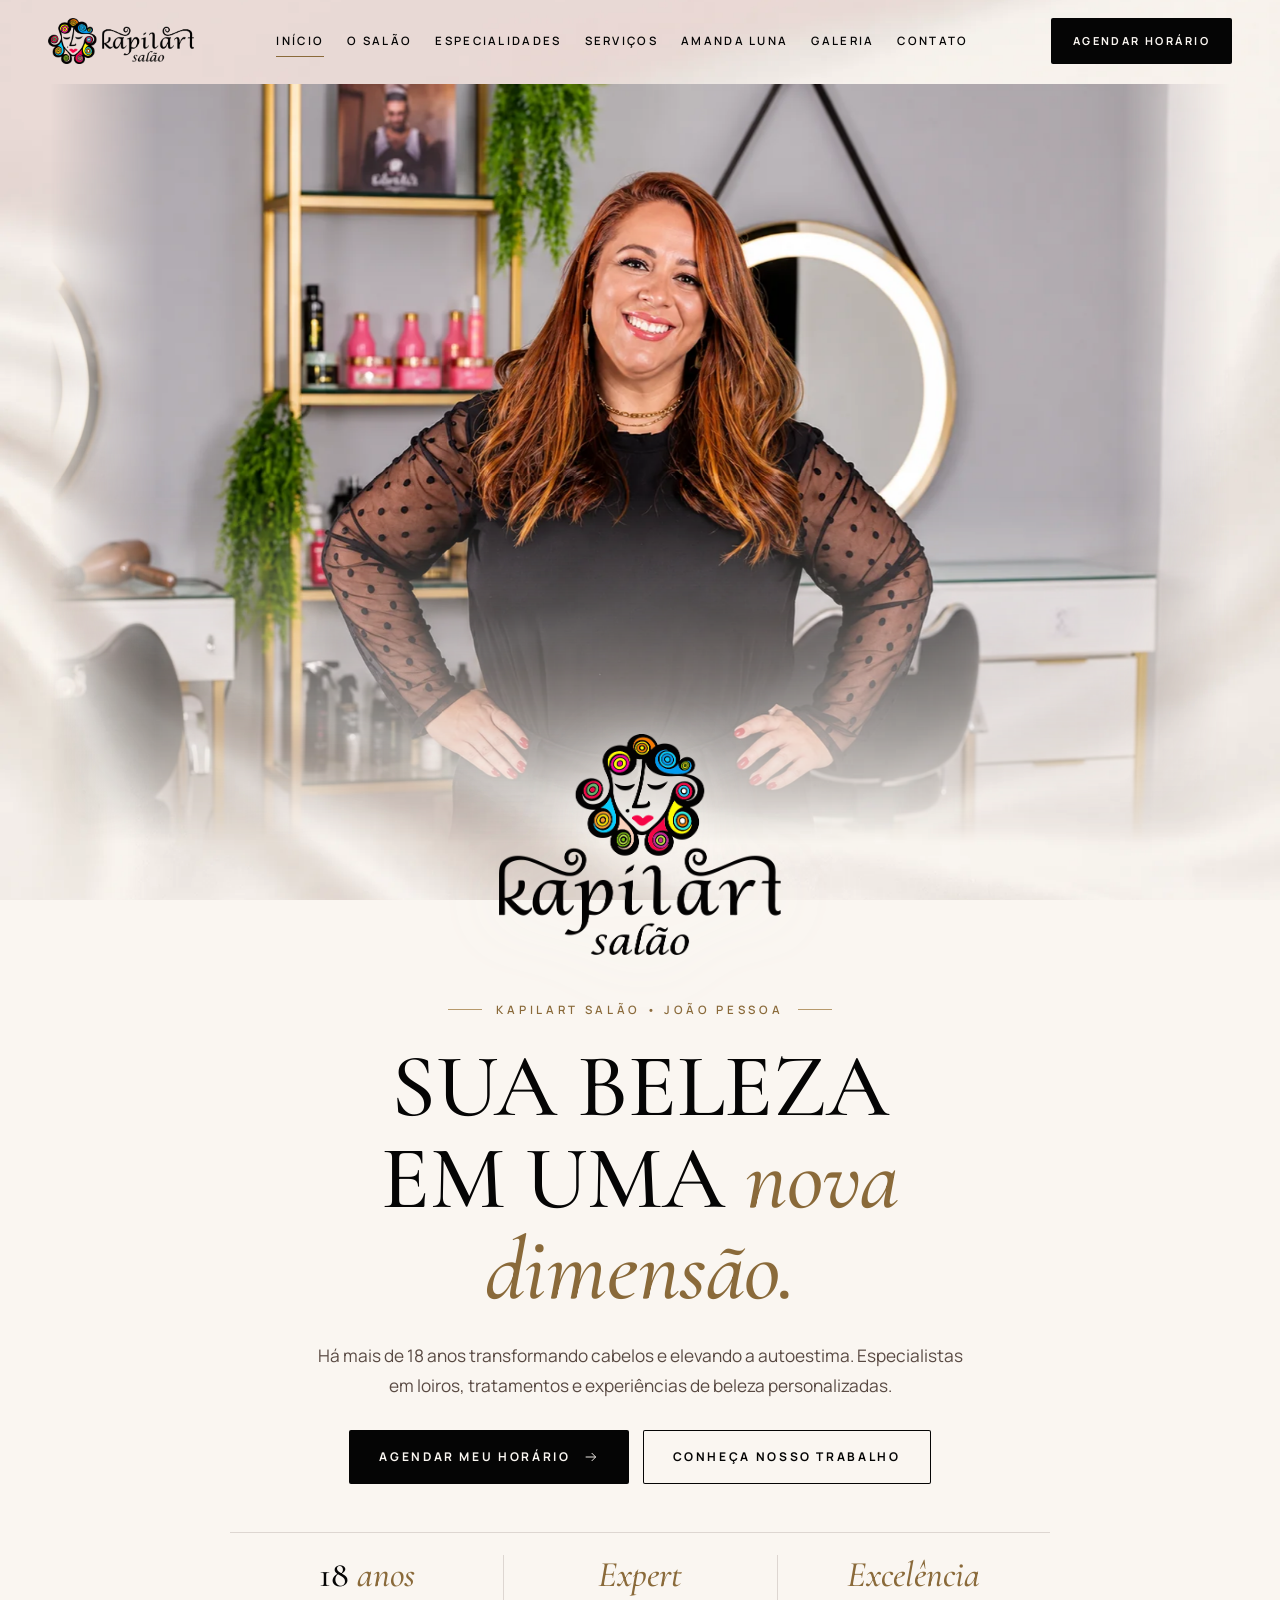
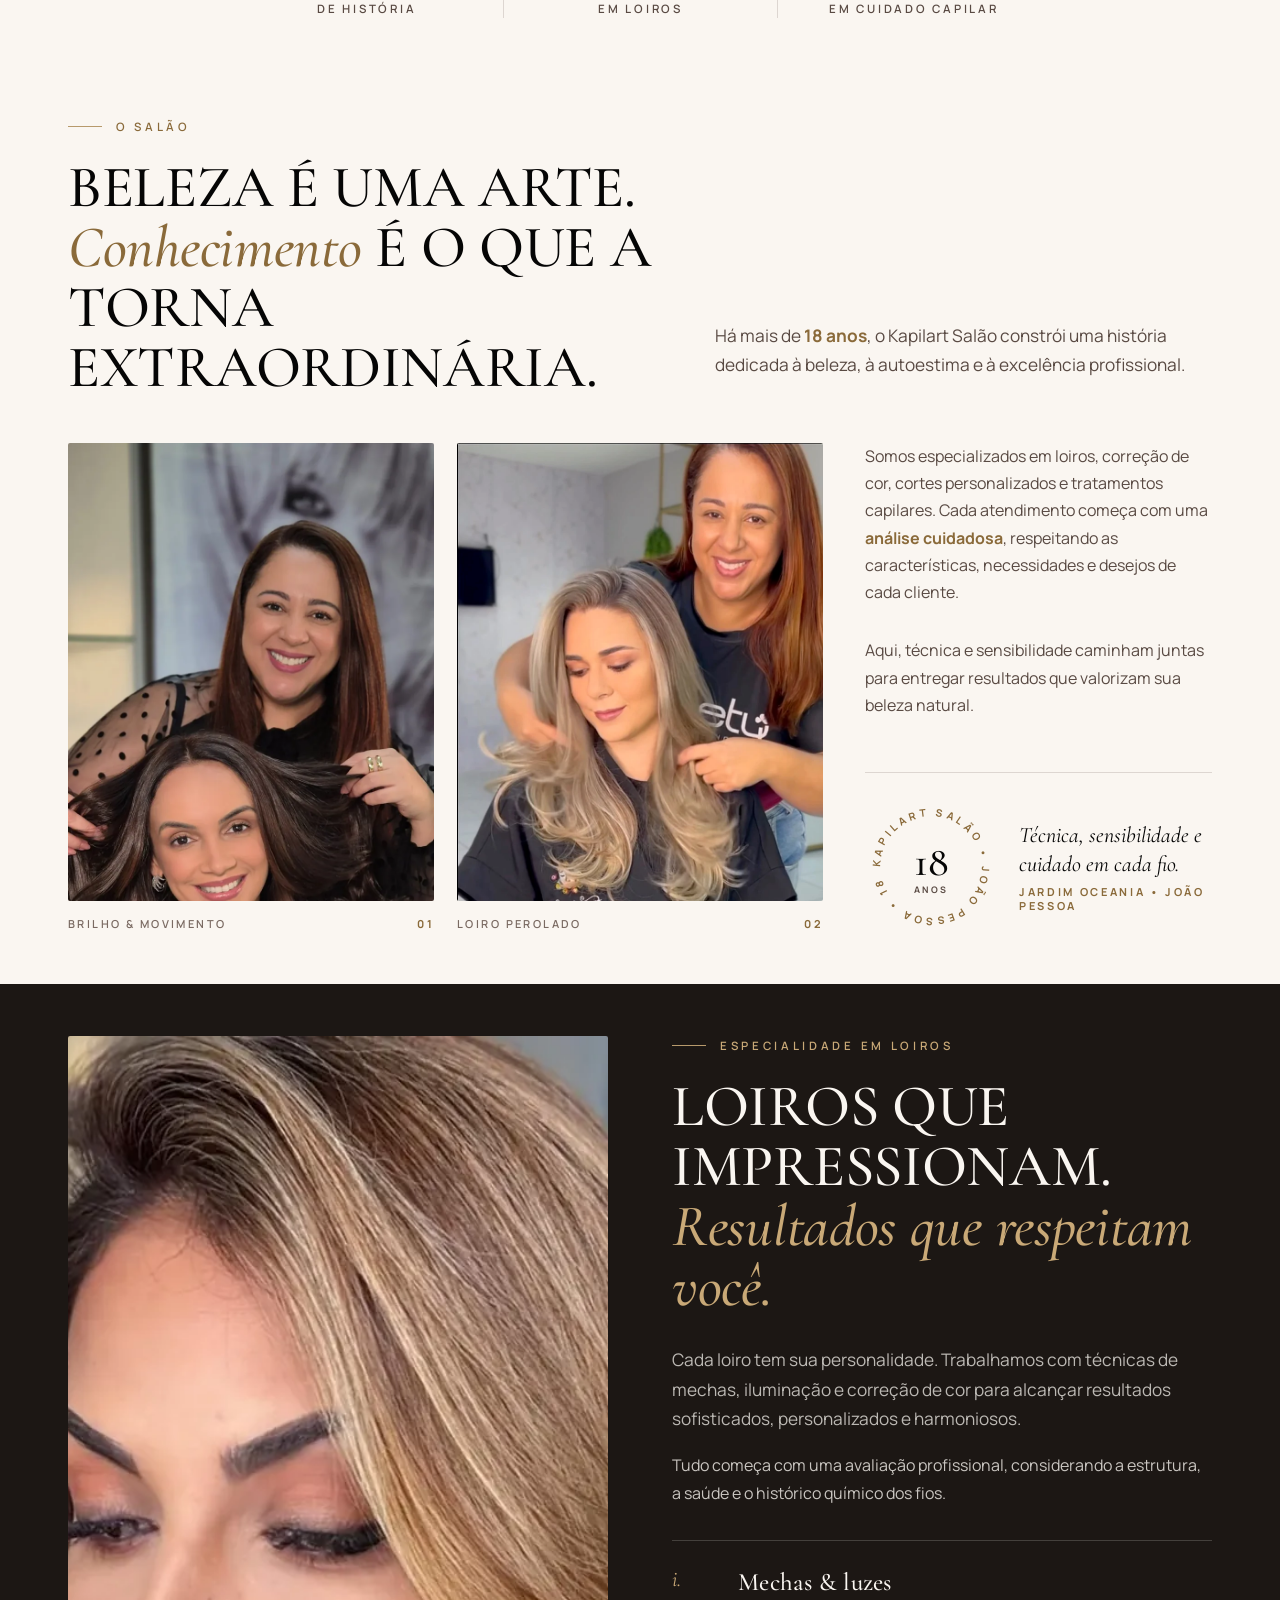
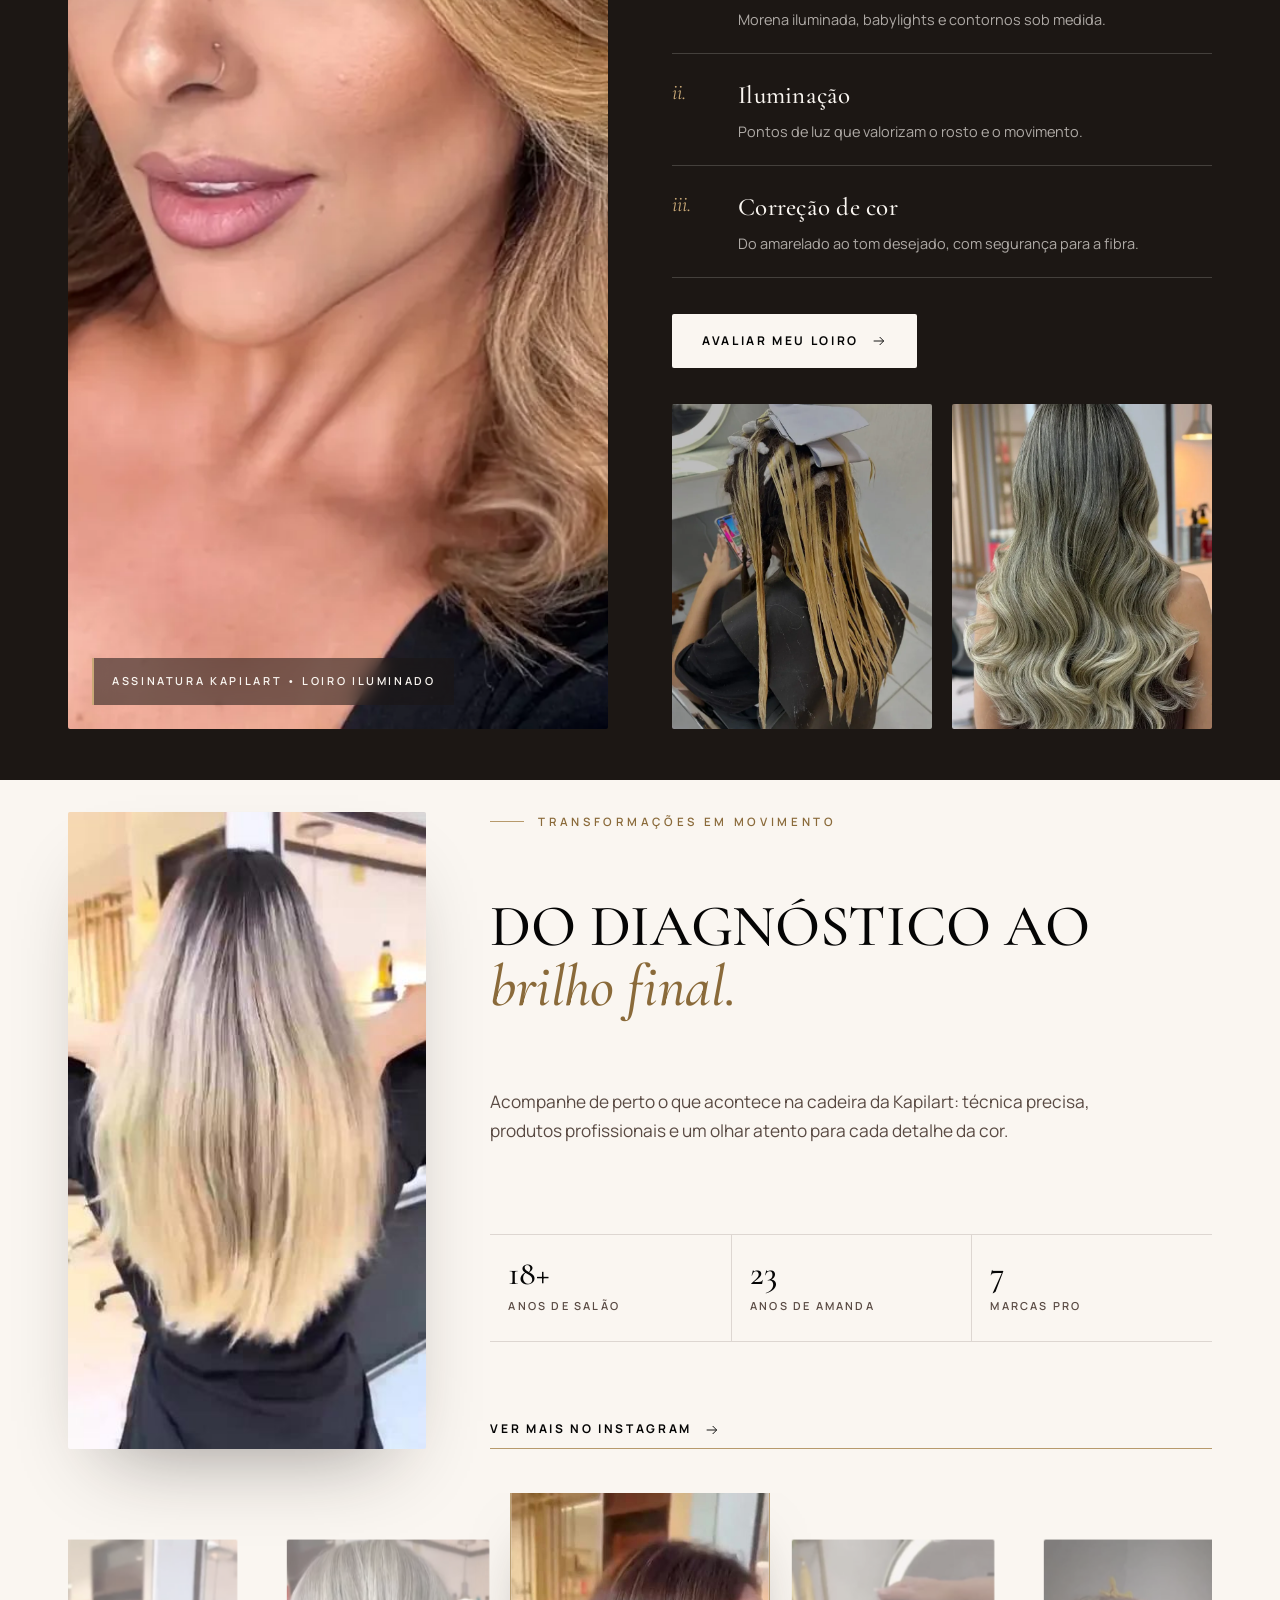
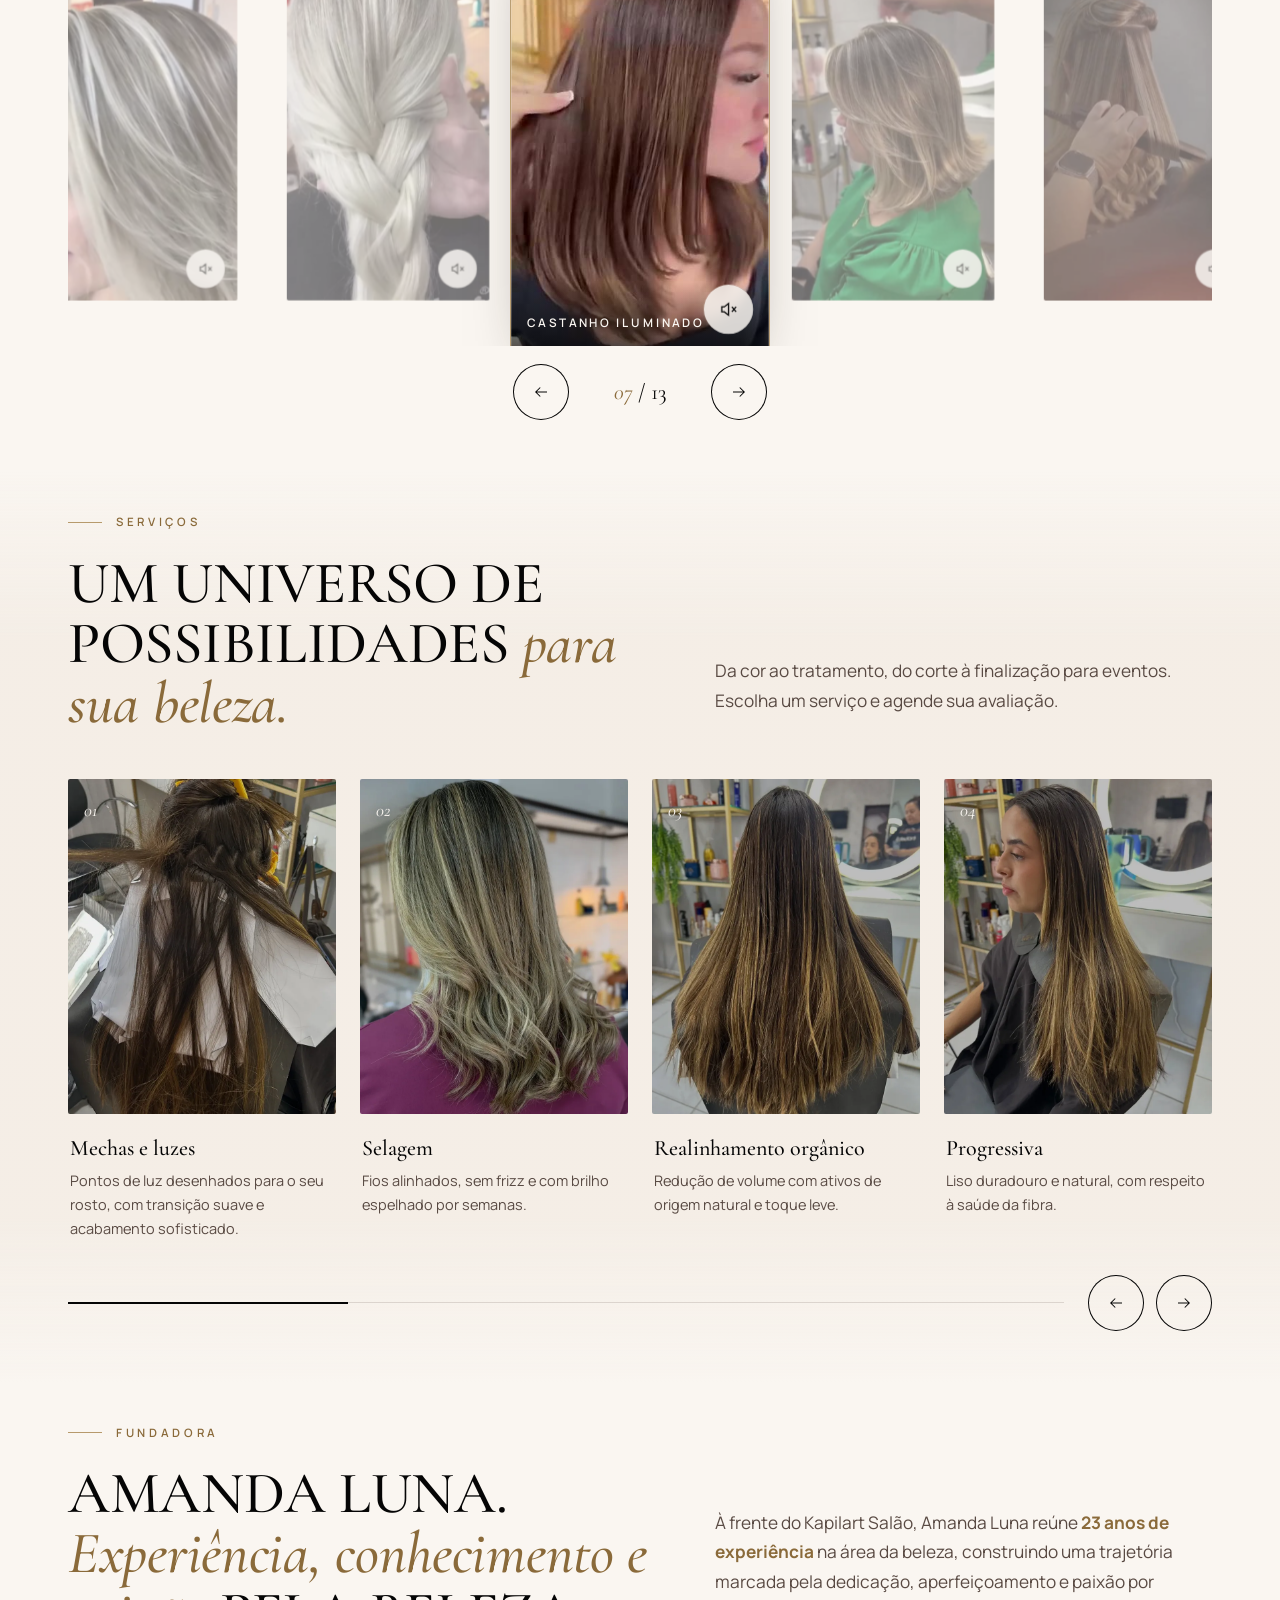
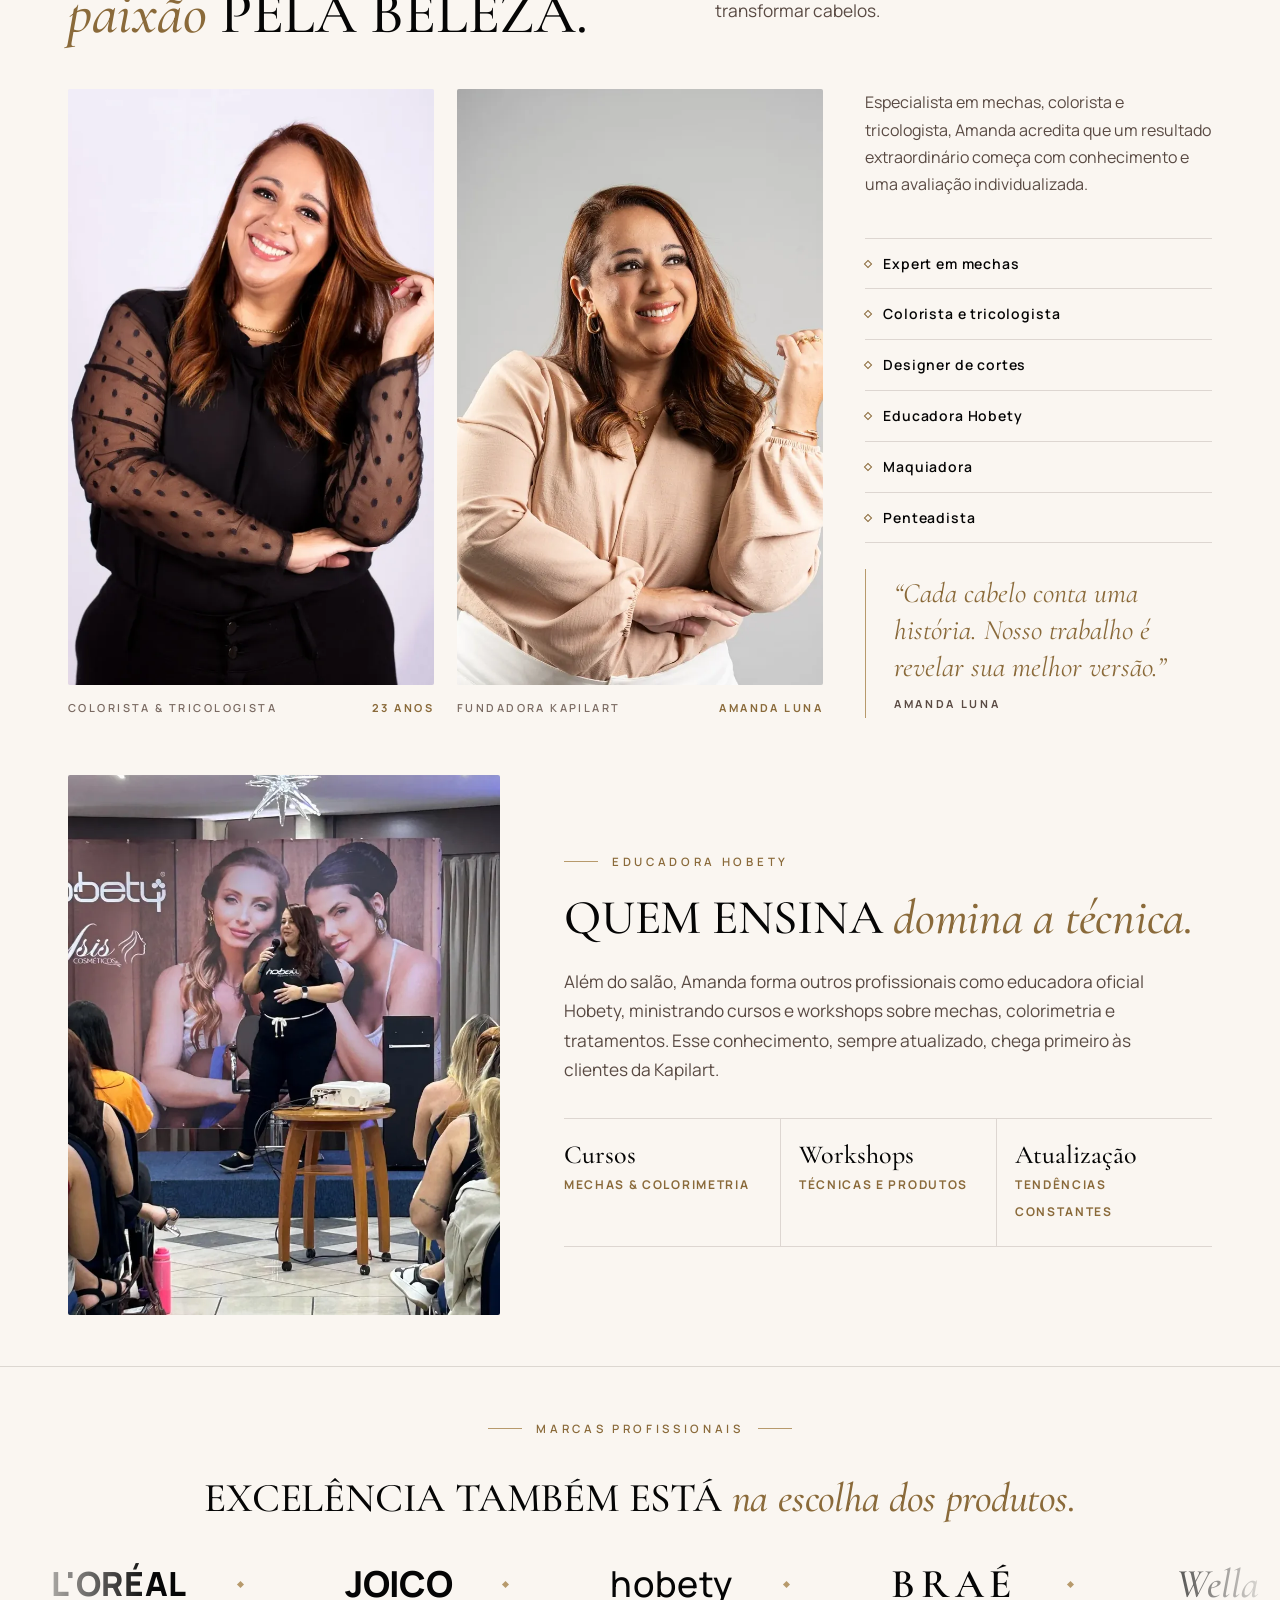
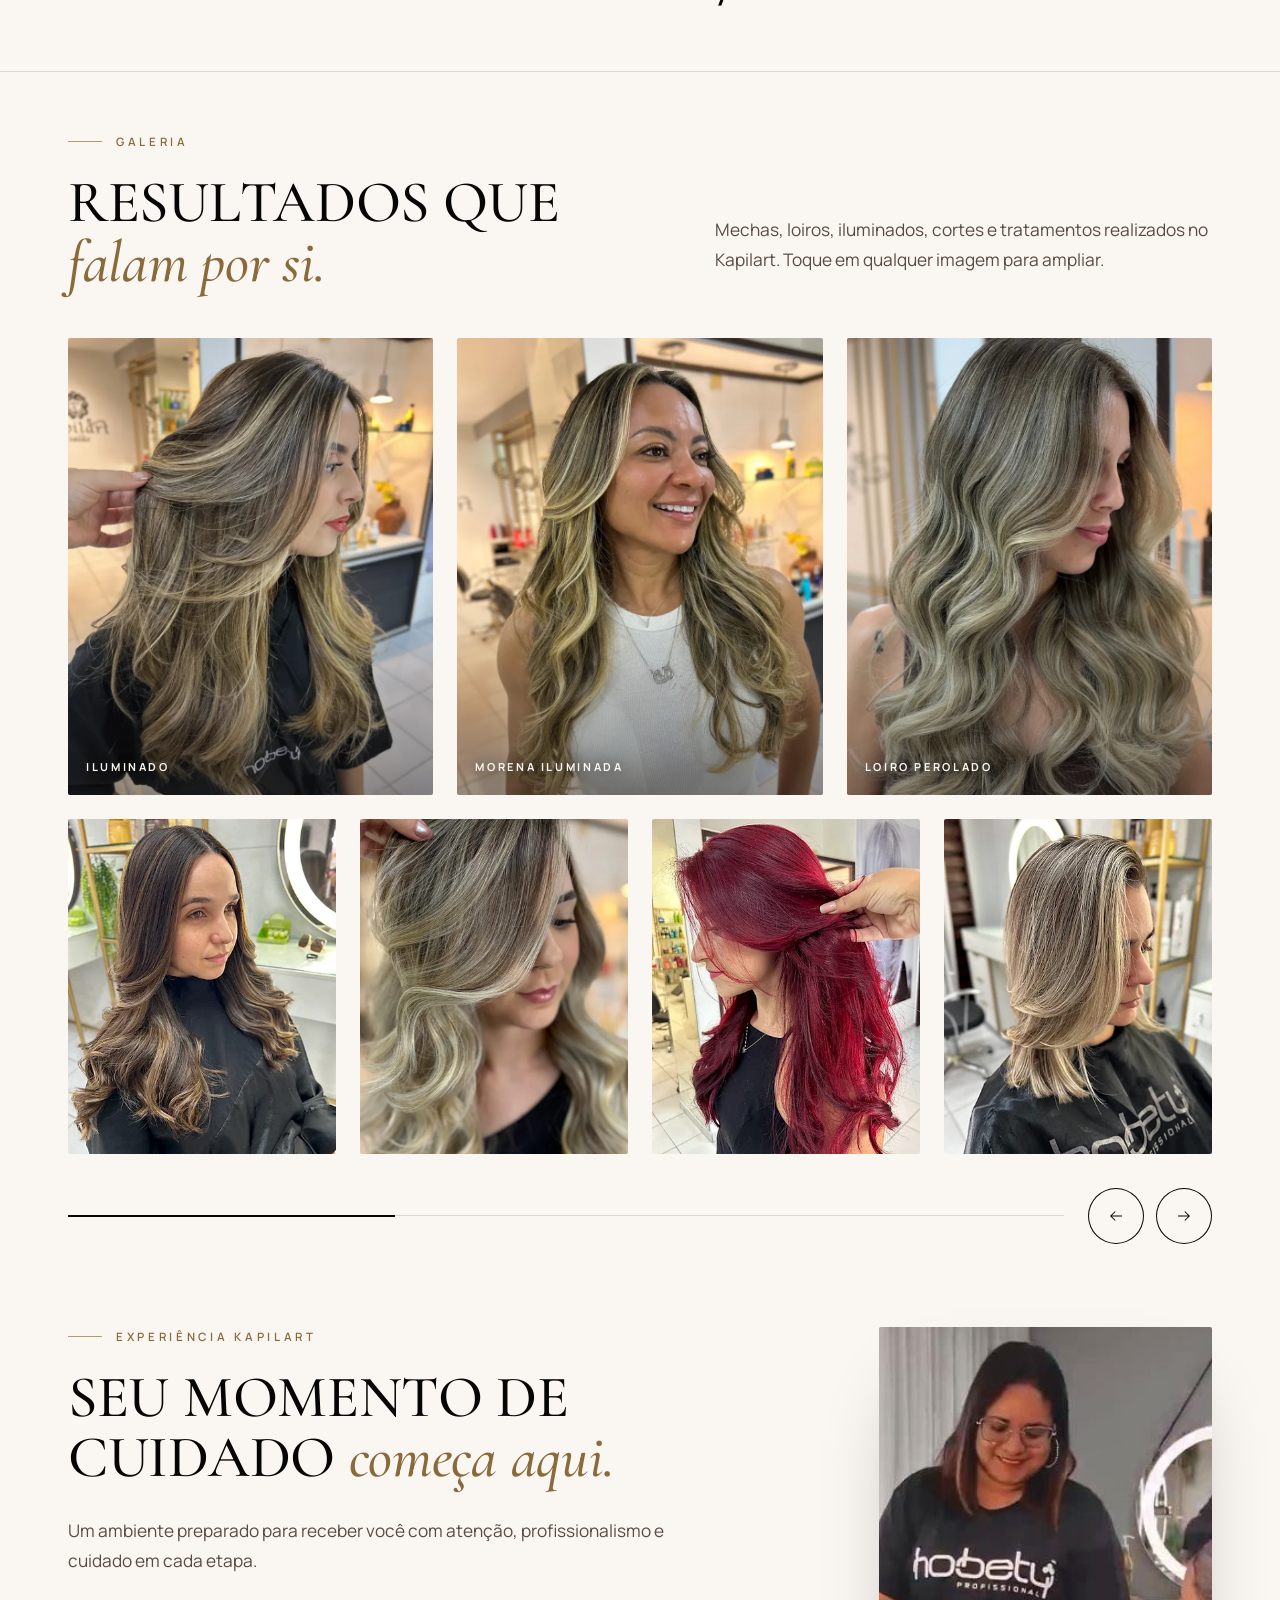
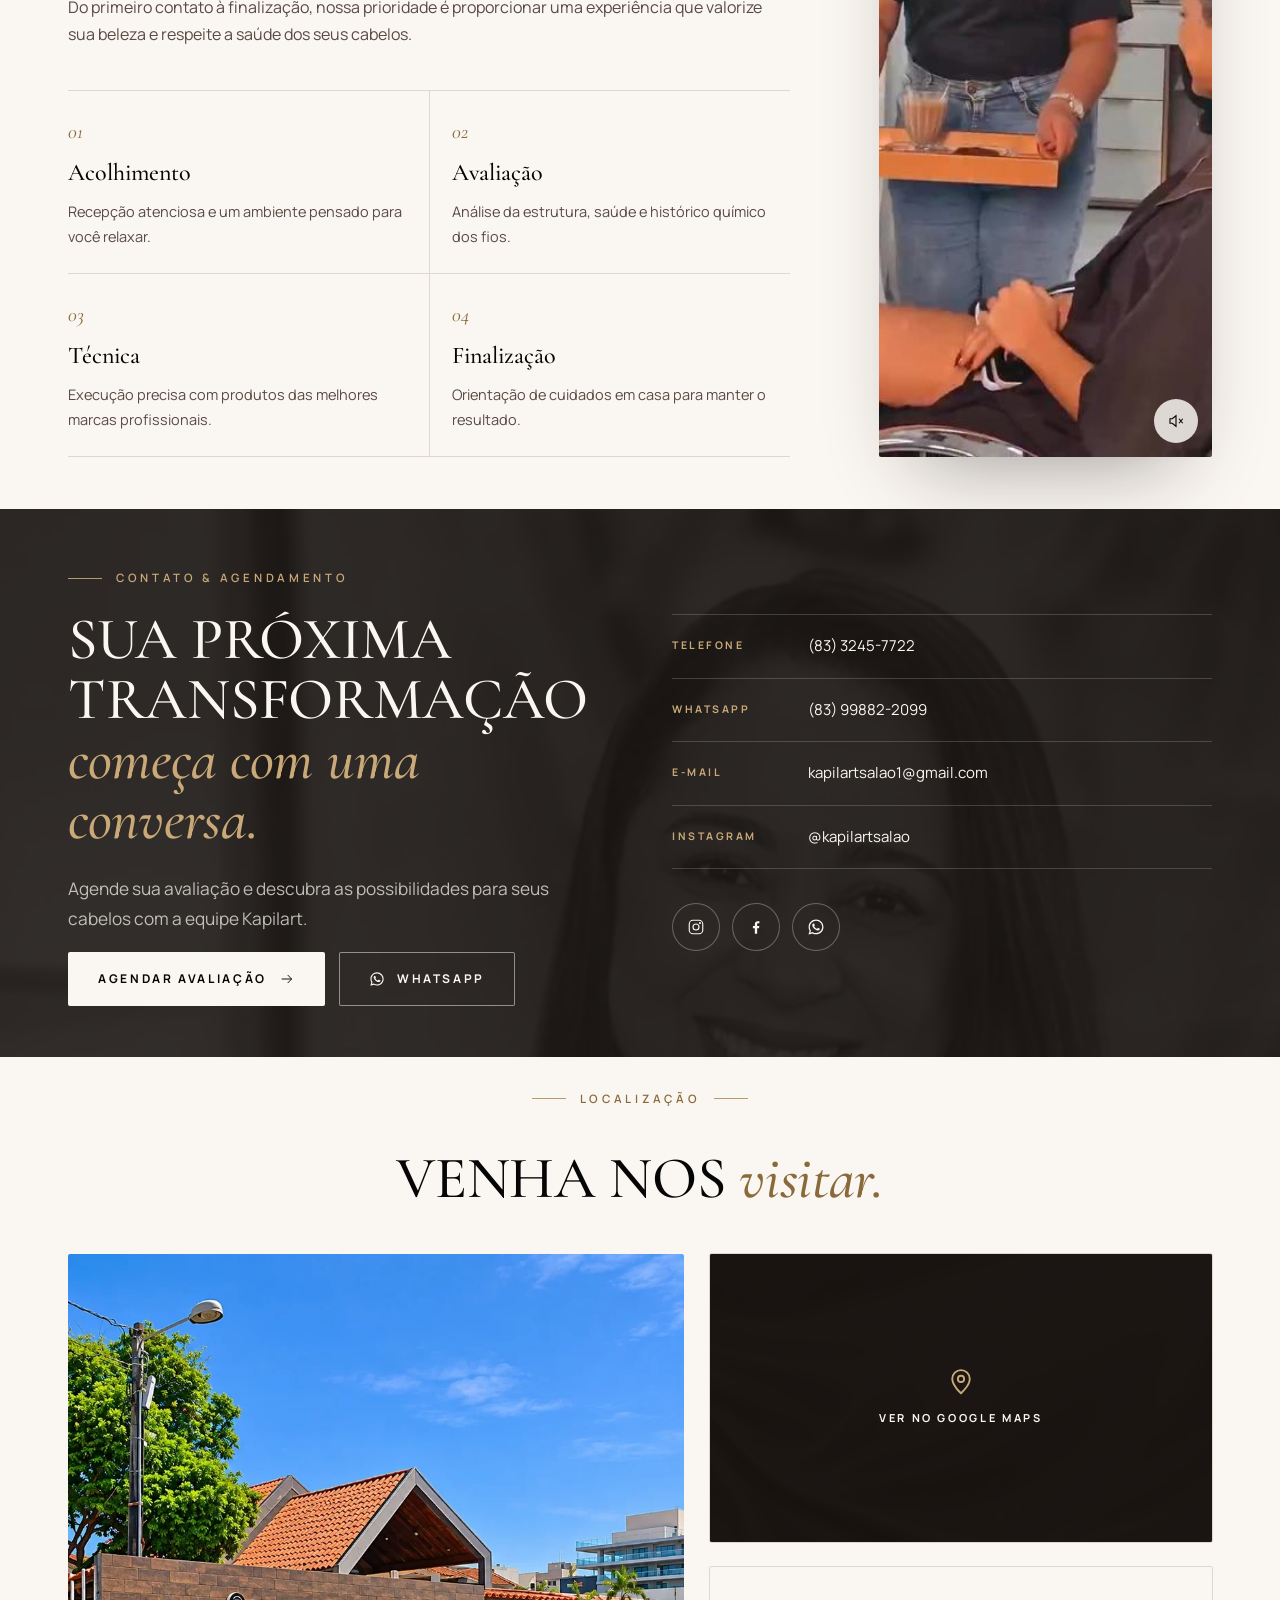
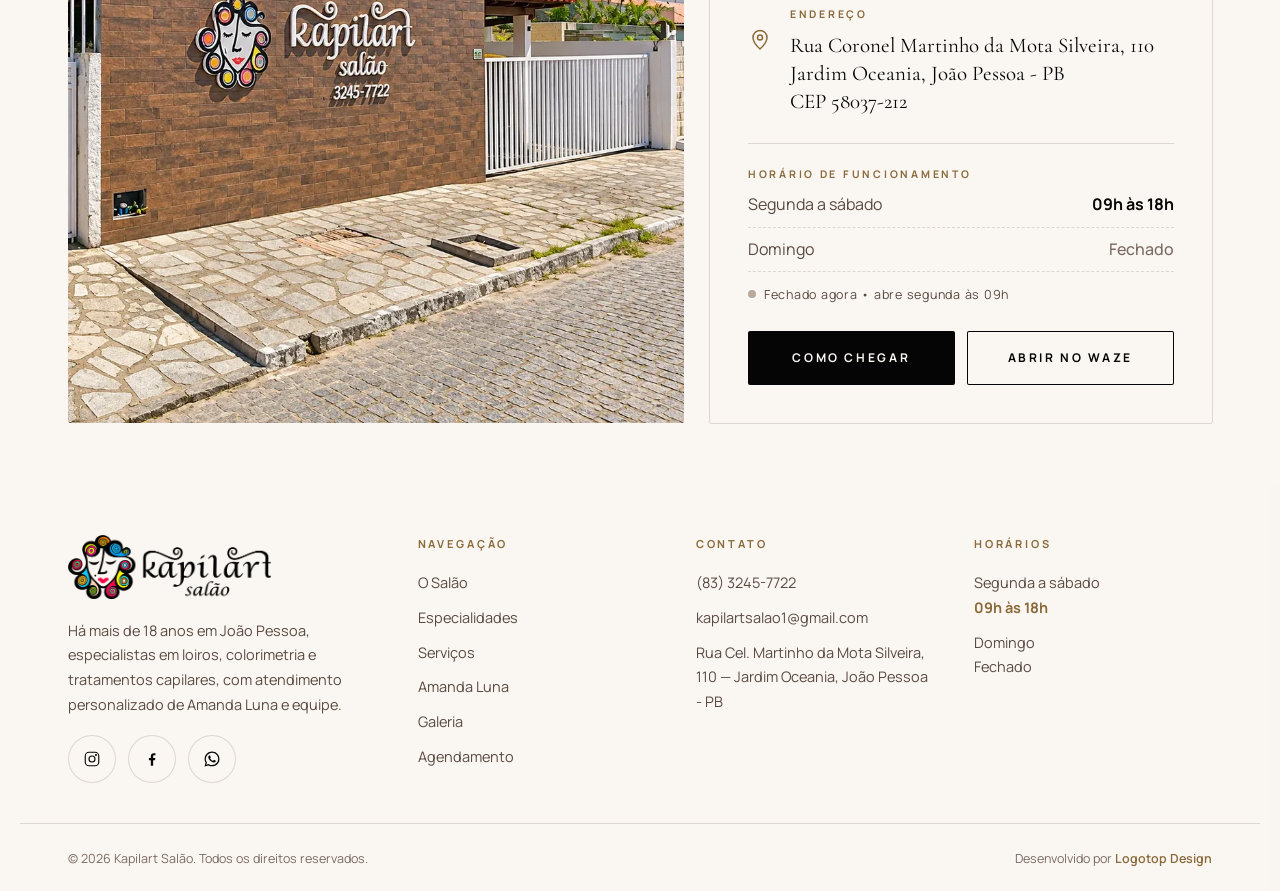
==== index.html @ 6ba55585 "Site Kapilart Salão: landing page, agendamento via WhatsApp, mídia otimizada Co-Authored-By: Claude " ====
<!doctype html>
<html lang="pt-BR">
<head>
<meta charset="utf-8">
<meta name="viewport" content="width=device-width, initial-scale=1, viewport-fit=cover">
<title>Kapilart Salão | Especialistas em Loiros e Mechas em João Pessoa - PB</title>
<meta name="description" content="Kapilart Salão, há mais de 18 anos em João Pessoa (Jardim Oceania). Especialistas em loiros, mechas, correção de cor, cortes e tratamentos capilares com Amanda Luna, colorista, tricologista e educadora Hobety.">
<meta name="keywords" content="salão de beleza João Pessoa, loiro João Pessoa, mechas João Pessoa, colorista João Pessoa, Jardim Oceania, tricologista, correção de cor, progressiva, botox capilar, Kapilart, Amanda Luna">
<meta name="theme-color" content="#FAF6F1">
<link rel="canonical" href="https://kapilartsalao.com.br/">
<meta property="og:type" content="website">
<meta property="og:locale" content="pt_BR">
<meta property="og:title" content="Kapilart Salão • Sua beleza em uma nova dimensão">
<meta property="og:description" content="Há mais de 18 anos transformando cabelos em João Pessoa. Especialistas em loiros, mechas e tratamentos capilares.">
<meta property="og:image" content="img/og.jpg">
<meta name="twitter:card" content="summary_large_image">
<link rel="icon" href="img/favicon.png" type="image/png">
<link rel="apple-touch-icon" href="img/favicon.png">
<link rel="preconnect" href="https://fonts.googleapis.com">
<link rel="preconnect" href="https://fonts.gstatic.com" crossorigin>
<link href="https://fonts.googleapis.com/css2?family=Cormorant+Garamond:ital,wght@0,400;0,500;0,600;1,400;1,500&family=Manrope:wght@300;400;500;600;700;800&display=swap" rel="stylesheet">
<link rel="preload" as="image" href="img/hero-amanda.webp">
<link rel="stylesheet" href="css/style.css">
<script type="application/ld+json">
{
  "@context":"https://schema.org","@type":"HairSalon","name":"Kapilart Salão",
  "image":"img/fachada.webp","logo":"img/logo-vertical.png",
  "description":"Salão especializado em loiros, mechas, colorimetria, cortes e tratamentos capilares em João Pessoa - PB.",
  "telephone":"+55 83 3245-7722","email":"kapilartsalao1@gmail.com",
  "address":{"@type":"PostalAddress","streetAddress":"Rua Coronel Martinho da Mota Silveira, 110","addressLocality":"João Pessoa","addressRegion":"PB","postalCode":"58037-212","addressCountry":"BR","areaServed":"Jardim Oceania"},
  "openingHoursSpecification":[{"@type":"OpeningHoursSpecification","dayOfWeek":["Monday","Tuesday","Wednesday","Thursday","Friday","Saturday"],"opens":"09:00","closes":"18:00"}],
  "founder":{"@type":"Person","name":"Amanda Luna","jobTitle":"Colorista, tricologista e educadora Hobety"},
  "sameAs":["https://www.instagram.com/kapilartsalao/","https://www.facebook.com/kapilartsalao.luna"]
}
</script>
</head>
<body>
<!-- INTRO -->
<div class="intro" id="intro" aria-hidden="true">
  <div class="intro-inner">
    <img src="img/logo-vertical.png" alt="" width="631" height="494">
    <span class="intro-line"></span>
    <span class="intro-tag">Há mais de 18 anos • João Pessoa</span>
  </div>
</div>


<svg width="0" height="0" style="position:absolute" aria-hidden="true">
  <symbol id="i-arrow" viewBox="0 0 24 24"><path d="M4 12h15M13 6l6 6-6 6" fill="none" stroke="currentColor" stroke-width="1.4"/></symbol>
  <symbol id="i-left" viewBox="0 0 24 24"><path d="M20 12H5M11 6l-6 6 6 6" fill="none" stroke="currentColor" stroke-width="1.4"/></symbol>
  <symbol id="i-wa" viewBox="0 0 24 24"><path fill="currentColor" d="M12.04 2C6.58 2 2.13 6.45 2.13 11.91c0 1.75.46 3.45 1.32 4.95L2.05 22l5.25-1.38a9.9 9.9 0 0 0 4.74 1.21c5.46 0 9.91-4.45 9.91-9.91S17.5 2 12.04 2Zm0 18.15a8.2 8.2 0 0 1-4.2-1.15l-.3-.18-3.12.82.83-3.04-.2-.31a8.23 8.23 0 1 1 6.99 3.86Zm4.52-6.16c-.25-.12-1.47-.72-1.69-.81-.23-.08-.39-.12-.56.12-.17.25-.64.81-.78.97-.14.17-.29.19-.54.06-.25-.12-1.05-.39-1.99-1.23-.74-.66-1.23-1.47-1.38-1.72-.14-.25-.02-.38.11-.5.11-.11.25-.29.37-.43.12-.14.17-.25.25-.41.08-.17.04-.31-.02-.43-.06-.12-.56-1.34-.76-1.84-.2-.48-.41-.42-.56-.43h-.48c-.17 0-.43.06-.66.31-.23.25-.86.85-.86 2.07 0 1.22.89 2.4 1.01 2.56.12.17 1.75 2.67 4.23 3.74.59.26 1.05.41 1.41.52.59.19 1.13.16 1.56.1.48-.07 1.47-.6 1.67-1.18.21-.58.21-1.07.14-1.18-.06-.1-.22-.16-.47-.28Z"/></symbol>
  <symbol id="i-ig" viewBox="0 0 24 24"><g fill="none" stroke="currentColor" stroke-width="1.5"><rect x="3" y="3" width="18" height="18" rx="5"/><circle cx="12" cy="12" r="4"/><circle cx="17.3" cy="6.7" r=".6" fill="currentColor"/></g></symbol>
  <symbol id="i-fb" viewBox="0 0 24 24"><path fill="currentColor" d="M13.5 21v-7.5h2.5l.4-3h-2.9V8.6c0-.86.25-1.45 1.48-1.45h1.57V4.47A21 21 0 0 0 14.27 4.3c-2.27 0-3.82 1.39-3.82 3.93v2.27H7.9v3h2.55V21h3.05Z"/></symbol>
  <symbol id="i-plus" viewBox="0 0 24 24"><path d="M12 5v14M5 12h14" fill="none" stroke="currentColor" stroke-width="1.4"/></symbol>
  <symbol id="i-close" viewBox="0 0 24 24"><path d="M6 6l12 12M18 6 6 18" fill="none" stroke="currentColor" stroke-width="1.4"/></symbol>
  <symbol id="i-sound-off" viewBox="0 0 24 24"><g fill="none" stroke="currentColor" stroke-width="1.5"><path d="M4 9h3l5-4v14l-5-4H4z"/><path d="m16 9 5 6M21 9l-5 6"/></g></symbol>
  <symbol id="i-sound-on" viewBox="0 0 24 24"><g fill="none" stroke="currentColor" stroke-width="1.5"><path d="M4 9h3l5-4v14l-5-4H4z"/><path d="M16 8.5a5 5 0 0 1 0 7M18.5 6a8.5 8.5 0 0 1 0 12"/></g></symbol>
  <symbol id="i-pin" viewBox="0 0 24 24"><g fill="none" stroke="currentColor" stroke-width="1.5"><path d="M12 21s-7-6.2-7-11.5a7 7 0 0 1 14 0C19 14.8 12 21 12 21Z"/><circle cx="12" cy="9.5" r="2.5"/></g></symbol>
</svg>

<!-- HEADER -->
<header class="header" id="top">
  <div class="wrap">
    <a href="#inicio" class="brand" aria-label="Kapilart Salão — início"><img src="img/logo-horizontal.png" alt="Kapilart Salão" width="868" height="273"></a>
    <nav class="nav" aria-label="Principal">
      <a href="#inicio">Início</a>
      <a href="#o-salao">O Salão</a>
      <a href="#especialidades">Especialidades</a>
      <a href="#servicos">Serviços</a>
      <a href="#amanda-luna">Amanda Luna</a>
      <a href="#galeria">Galeria</a>
      <a href="#contato">Contato</a>
    </nav>
    <a href="agendamento.html" class="btn">Agendar horário</a>
    <button class="menu-toggle" aria-label="Abrir menu" aria-expanded="false" aria-controls="mobile-menu"><span></span><span></span><span></span></button>
  </div>
</header>

<div class="mobile-menu" id="mobile-menu" aria-hidden="true">
  <nav aria-label="Menu mobile">
    <a href="#inicio">Início</a>
    <a href="#o-salao">O Salão</a>
    <a href="#especialidades"><em>Especialidades</em></a>
    <a href="#servicos">Serviços</a>
    <a href="#amanda-luna">Amanda Luna</a>
    <a href="#galeria">Galeria</a>
    <a href="#contato">Contato</a>
  </nav>
  <div class="mm-foot">
    <a href="agendamento.html" class="btn">Agendar horário</a>
    <small>Seg. a sáb. • 09h às 18h — Jardim Oceania, João Pessoa</small>
  </div>
</div>

<main>

<!-- HERO -->
<section class="hero" id="inicio">
  <div class="hero-photo">
    <img src="img/hero-amanda.webp" alt="Amanda Luna, fundadora do Kapilart Salão, no salão em João Pessoa" width="1530" height="1026" fetchpriority="high">
  </div>
  <div class="hero-logo"><img src="img/logo-vertical.png" alt="Kapilart Salão" width="631" height="494"></div>
  <div class="wrap hero-copy">
    <p class="eyebrow center">Kapilart Salão • João Pessoa</p>
    <h1 class="h-display">Sua beleza em uma <em>nova dimensão.</em></h1>
    <p class="lead">Há mais de 18 anos transformando cabelos e elevando a autoestima. Especialistas em loiros, tratamentos e experiências de beleza personalizadas.</p>
    <div class="hero-ctas">
      <a href="agendamento.html" class="btn">Agendar meu horário <svg><use href="#i-arrow"/></svg></a>
      <a href="#especialidades" class="btn btn--ghost">Conheça nosso trabalho</a>
    </div>
    <ul class="indicators">
      <li><strong>18 <em>anos</em></strong>de história</li>
      <li><strong><em>Expert</em></strong>em loiros</li>
      <li><strong><em>Excelência</em></strong>em cuidado capilar</li>
    </ul>
  </div>
</section>

<!-- O SALÃO -->
<section class="section" id="o-salao">
  <div class="wrap">
    <div class="section-head split">
      <div>
        <p class="eyebrow reveal">O Salão</p>
        <h2 class="h-section reveal">Beleza é uma arte. <em>Conhecimento</em> é o que a torna extraordinária.</h2>
      </div>
      <p class="lead reveal d1">Há mais de <strong class="gold">18 anos</strong>, o Kapilart Salão constrói uma história dedicada à beleza, à autoestima e à excelência profissional.</p>
    </div>
    <div class="trio">
      <figure class="reveal">
        <div class="media reveal-img"><img src="img/amanda-cliente-1.webp" alt="Amanda Luna finalizando cabelo castanho iluminado de cliente" loading="lazy" decoding="async" width="1000" height="1250"></div>
        <figcaption><span>Brilho &amp; movimento</span><b>01</b></figcaption>
      </figure>
      <figure class="reveal d1">
        <div class="media reveal-img"><img src="img/amanda-cliente-2.webp" alt="Amanda Luna com cliente de loiro perolado no Kapilart Salão" loading="lazy" decoding="async" width="1000" height="1250"></div>
        <figcaption><span>Loiro perolado</span><b>02</b></figcaption>
      </figure>
      <div class="trio-text reveal d2">
        <p>Somos especializados em loiros, correção de cor, cortes personalizados e tratamentos capilares. Cada atendimento começa com uma <strong class="gold">análise cuidadosa</strong>, respeitando as características, necessidades e desejos de cada cliente.</p>
        <p>Aqui, técnica e sensibilidade caminham juntas para entregar resultados que valorizam sua beleza natural.</p>
        <div class="sign">
          <div class="seal" aria-hidden="true">
            <svg viewBox="0 0 120 120"><defs><path id="c1" d="M60,60 m-46,0 a46,46 0 1,1 92,0 a46,46 0 1,1 -92,0"/></defs><text><textPath href="#c1">Kapilart Salão • João Pessoa • 18 anos •</textPath></text></svg>
            <b>18<small>anos</small></b>
          </div>
          <p>Técnica, sensibilidade e cuidado em cada fio.<span>Jardim Oceania • João Pessoa</span></p>
        </div>
      </div>
    </div>
  </div>
</section>

<!-- LOIROS -->
<section class="section dark blonde" id="especialidades">
  <div class="wrap blonde-grid">
    <div class="blonde-feature reveal">
      <div class="media reveal-img"><img src="img/loira-destaque.webp" alt="Loiro iluminado com mechas e ondas feitas no Kapilart Salão" loading="lazy" decoding="async" width="1000" height="1250"></div>
      <span class="tag">Assinatura Kapilart • Loiro iluminado</span>
    </div>
    <div class="blonde-copy">
      <p class="eyebrow reveal">Especialidade em loiros</p>
      <h2 class="h-section reveal">Loiros que impressionam. <em>Resultados que respeitam você.</em></h2>
      <p class="lead reveal">Cada loiro tem sua personalidade. Trabalhamos com técnicas de mechas, iluminação e correção de cor para alcançar resultados sofisticados, personalizados e harmoniosos.</p>
      <p class="reveal">Tudo começa com uma avaliação profissional, considerando a estrutura, a saúde e o histórico químico dos fios.</p>
      <ul class="techniques reveal">
        <li><span>i.</span><div><h3>Mechas &amp; luzes</h3><p>Morena iluminada, babylights e contornos sob medida.</p></div></li>
        <li><span>ii.</span><div><h3>Iluminação</h3><p>Pontos de luz que valorizam o rosto e o movimento.</p></div></li>
        <li><span>iii.</span><div><h3>Correção de cor</h3><p>Do amarelado ao tom desejado, com segurança para a fibra.</p></div></li>
      </ul>
      <div class="blonde-cta reveal">
        <a href="agendamento.html?servico=Mechas%20e%20luzes" class="btn btn--light">Avaliar meu loiro <svg><use href="#i-arrow"/></svg></a>
      </div>
      <div class="blonde-pair">
        <div class="media ratio-45 reveal-img"><img src="img/l-processo.webp" alt="Processo de mechas com papel no Kapilart" loading="lazy" decoding="async" width="1000" height="1250"></div>
        <div class="media ratio-45 reveal-img"><img src="img/l-costas.webp" alt="Resultado de loiro com ondas longas" loading="lazy" decoding="async" width="1000" height="1250"></div>
      </div>
    </div>
  </div>
</section>

<!-- VÍDEOS -->
<section class="section" id="transformacoes">
  <div class="wrap">
    <div class="reels-top">
      <div class="reel-feature reveal">
        <div class="media ratio-916">
          <video id="featureVideo" src="videos/v8.mp4" poster="videos/posters/v8.jpg" muted loop playsinline autoplay preload="metadata"></video>
        </div>
      </div>
      <div class="reels-copy reveal d1">
        <p class="eyebrow">Transformações em movimento</p>
        <h2 class="h-section">Do diagnóstico ao <em>brilho final.</em></h2>
        <p class="lead">Acompanhe de perto o que acontece na cadeira da Kapilart: técnica precisa, produtos profissionais e um olhar atento para cada detalhe da cor.</p>
        <div class="stats">
          <div><strong>18+</strong><span>anos de salão</span></div>
          <div><strong>23</strong><span>anos de Amanda</span></div>
          <div><strong>7</strong><span>marcas pro</span></div>
        </div>
        <a href="https://www.instagram.com/kapilartsalao/" target="_blank" rel="noopener" class="link-arrow">Ver mais no Instagram <svg><use href="#i-arrow"/></svg></a>
      </div>
    </div>

    <div class="reel-carousel reveal" aria-roledescription="carrossel" aria-label="Vídeos de transformações">
      <div class="reel-viewport">
        <div class="reel-track" id="reelTrack">
          <!-- preenchido via JS -->
        </div>
      </div>
      <div class="carousel-nav">
        <button class="arrow" id="reelPrev" aria-label="Vídeo anterior"><svg><use href="#i-left"/></svg></button>
        <div class="counter" id="reelCounter"><span>01</span> / 12</div>
        <button class="arrow" id="reelNext" aria-label="Próximo vídeo"><svg><use href="#i-arrow"/></svg></button>
      </div>
    </div>
  </div>
</section>

<!-- SERVIÇOS -->
<section class="section services" id="servicos">
  <div class="wrap">
    <div class="section-head split">
      <div>
        <p class="eyebrow reveal">Serviços</p>
        <h2 class="h-section reveal">Um universo de possibilidades <em>para sua beleza.</em></h2>
      </div>
      <p class="lead reveal d1">Da cor ao tratamento, do corte à finalização para eventos. Escolha um serviço e agende sua avaliação.</p>
    </div>
    <div class="svc-viewport reveal">
      <div class="svc-track" id="svcTrack">
        <a class="svc" href="agendamento.html?servico=Mechas%20e%20luzes"><div class="media"><img src="img/s-mechas.webp" alt="Mechas e luzes" decoding="async"><span class="num">01</span></div><div class="svc-body"><h3>Mechas e luzes</h3><p>Pontos de luz desenhados para o seu rosto, com transição suave e acabamento sofisticado.</p></div></a>
        <a class="svc" href="agendamento.html?servico=Selagem"><div class="media"><img src="img/s-selagem.webp" alt="Selagem" decoding="async"><span class="num">02</span></div><div class="svc-body"><h3>Selagem</h3><p>Fios alinhados, sem frizz e com brilho espelhado por semanas.</p></div></a>
        <a class="svc" href="agendamento.html?servico=Realinhamento%20org%C3%A2nico"><div class="media"><img src="img/s-realinhamento.webp" alt="Realinhamento orgânico" decoding="async"><span class="num">03</span></div><div class="svc-body"><h3>Realinhamento orgânico</h3><p>Redução de volume com ativos de origem natural e toque leve.</p></div></a>
        <a class="svc" href="agendamento.html?servico=Progressiva"><div class="media"><img src="img/s-progressiva.webp" alt="Progressiva" decoding="async"><span class="num">04</span></div><div class="svc-body"><h3>Progressiva</h3><p>Liso duradouro e natural, com respeito à saúde da fibra.</p></div></a>
        <a class="svc" href="agendamento.html?servico=Botox%20capilar"><div class="media"><img src="img/s-botox.webp" alt="Botox capilar" decoding="async"><span class="num">05</span></div><div class="svc-body"><h3>Botox capilar</h3><p>Preenchimento da fibra para fios encorpados, macios e luminosos.</p></div></a>
        <a class="svc" href="agendamento.html?servico=Selagem%20matizadora"><div class="media"><img src="img/s-matizadora.webp" alt="Selagem matizadora" decoding="async"><span class="num">06</span></div><div class="svc-body"><h3>Selagem matizadora</h3><p>Alinha e neutraliza tons indesejados: o loiro fica limpo e perolado.</p></div></a>
        <a class="svc" href="agendamento.html?servico=Corte%20e%20design%20de%20corte"><div class="media"><img src="img/s-corte.webp" alt="Corte e design de cortes" decoding="async"><span class="num">07</span></div><div class="svc-body"><h3>Corte &amp; design</h3><p>Cortes pensados para o seu formato de rosto, textura e rotina.</p></div></a>
        <a class="svc" href="agendamento.html?servico=Hidrata%C3%A7%C3%A3o"><div class="media"><img src="img/s-hidratacao.webp" alt="Hidratação" decoding="async"><span class="num">08</span></div><div class="svc-body"><h3>Hidratação</h3><p>Reposição de água e nutrientes para fios macios e cheios de vida.</p></div></a>
        <a class="svc" href="agendamento.html?servico=Escova"><div class="media"><img src="img/s-escova.webp" alt="Escova" decoding="async"><span class="num">09</span></div><div class="svc-body"><h3>Escova</h3><p>Lisa, modelada ou com ondas: acabamento impecável para qualquer ocasião.</p></div></a>
        <a class="svc" href="agendamento.html?servico=Colora%C3%A7%C3%A3o"><div class="media"><img src="img/c-3.webp" alt="Coloração" decoding="async"><span class="num">10</span></div><div class="svc-body"><h3>Coloração</h3><p>Cor intensa, uniforme e duradoura, com cobertura e brilho.</p></div></a>
        <a class="svc" href="agendamento.html?servico=Corre%C3%A7%C3%A3o%20de%20cor"><div class="media"><img src="img/s-correcao.webp" alt="Correção de cor" decoding="async"><span class="num">11</span></div><div class="svc-body"><h3>Correção de cor</h3><p>Recuperamos o tom ideal após manchas, faixas ou química mal-sucedida.</p></div></a>
        <a class="svc" href="agendamento.html?servico=Reconstru%C3%A7%C3%A3o%20capilar"><div class="media"><img src="img/s-reconstrucao.webp" alt="Reconstrução capilar" decoding="async"><span class="num">12</span></div><div class="svc-body"><h3>Reconstrução capilar</h3><p>Reposição de massa para fios fragilizados por química e calor.</p></div></a>
        <a class="svc" href="agendamento.html?servico=Maquiagem"><div class="media"><img src="img/s-maquiagem.webp" alt="Maquiagem" decoding="async"><span class="num">13</span></div><div class="svc-body"><h3>Maquiagem</h3><p>Pele iluminada e acabamento elegante para eventos e ensaios.</p></div></a>
        <a class="svc" href="agendamento.html?servico=Penteados"><div class="media"><img src="img/s-penteados.webp" alt="Penteados" decoding="async"><span class="num">14</span></div><div class="svc-body"><h3>Penteados</h3><p>Semipresos, tranças e ondas para noivas, madrinhas e formandas.</p></div></a>
      </div>
    </div>
    <div class="svc-foot">
      <div class="progress" aria-hidden="true"><i id="svcProgress"></i></div>
      <div class="svc-arrows">
        <button class="arrow" id="svcPrev" aria-label="Serviços anteriores"><svg><use href="#i-left"/></svg></button>
        <button class="arrow" id="svcNext" aria-label="Próximos serviços"><svg><use href="#i-arrow"/></svg></button>
      </div>
    </div>
  </div>
</section>

<!-- AMANDA LUNA -->
<section class="section" id="amanda-luna">
  <div class="wrap">
    <div class="section-head split">
      <div>
        <p class="eyebrow reveal">Fundadora</p>
        <h2 class="h-section reveal">Amanda Luna. <em>Experiência, conhecimento e paixão</em> pela beleza.</h2>
      </div>
      <p class="lead reveal d1">À frente do Kapilart Salão, Amanda Luna reúne <strong class="gold">23 anos de experiência</strong> na área da beleza, construindo uma trajetória marcada pela dedicação, aperfeiçoamento e paixão por transformar cabelos.</p>
    </div>
    <div class="trio">
      <figure class="reveal">
        <div class="media reveal-img"><img src="img/amanda-1.webp" alt="Amanda Luna, colorista e tricologista" loading="lazy" decoding="async" width="1200" height="1500"></div>
        <figcaption><span>Colorista &amp; tricologista</span><b>23 anos</b></figcaption>
      </figure>
      <figure class="reveal d1">
        <div class="media reveal-img"><img src="img/amanda-2.webp" alt="Amanda Luna, fundadora do Kapilart Salão" loading="lazy" decoding="async" width="1200" height="1500"></div>
        <figcaption><span>Fundadora Kapilart</span><b>Amanda Luna</b></figcaption>
      </figure>
      <div class="trio-text reveal d2">
        <p>Especialista em mechas, colorista e tricologista, Amanda acredita que um resultado extraordinário começa com conhecimento e uma avaliação individualizada.</p>
        <ul class="skills">
          <li>Expert em mechas</li>
          <li>Colorista e tricologista</li>
          <li>Designer de cortes</li>
          <li>Educadora Hobety</li>
          <li>Maquiadora</li>
          <li>Penteadista</li>
        </ul>
        <blockquote class="quote">“Cada cabelo conta uma história. Nosso trabalho é revelar sua melhor versão.”<cite>Amanda Luna</cite></blockquote>
      </div>
    </div>
  </div>

  <div class="wrap educator reveal">
    <div class="media edu-photo reveal-img"><img src="img/amanda-educadora.webp" alt="Amanda Luna ministrando aula como educadora Hobety" loading="lazy" decoding="async" width="1000" height="1250"></div>
    <div class="edu-copy">
      <p class="eyebrow">Educadora Hobety</p>
      <h3 class="h-section">Quem ensina <em>domina a técnica.</em></h3>
      <p class="lead">Além do salão, Amanda forma outros profissionais como educadora oficial Hobety, ministrando cursos e workshops sobre mechas, colorimetria e tratamentos. Esse conhecimento, sempre atualizado, chega primeiro às clientes da Kapilart.</p>
      <ul class="edu-list">
        <li><strong>Cursos</strong><span>Mechas &amp; colorimetria</span></li>
        <li><strong>Workshops</strong><span>Técnicas e produtos</span></li>
        <li><strong>Atualização</strong><span>Tendências constantes</span></li>
      </ul>
    </div>
  </div>
</section>

<!-- MARCAS -->
<section class="brands" aria-labelledby="marcas-title">
  <div class="wrap section-head center">
    <p class="eyebrow center">Marcas profissionais</p>
    <h2 class="h-section" id="marcas-title" style="font-size:clamp(26px,3.2vw,42px)">Excelência também está <em>na escolha dos produtos.</em></h2>
  </div>
  <div class="marquee" aria-label="L'Oréal, Joico, Hobety, Braé, Wella, Olorchê e Itallian Hairtech">
    <div class="marquee-track">
      <ul>
        <li><span class="b-loreal">L'ORÉAL</span></li><li><span class="b-joico">Joico</span></li><li><span class="b-hobety">hobety</span></li>
        <li><span class="b-brae">Braé</span></li><li><span class="b-wella">Wella</span></li><li><span class="b-olorche">Olorchê</span></li>
        <li><span class="b-itallian">Itallian<small>Hairtech</small></span></li>
      </ul>
      <ul aria-hidden="true">
        <li><span class="b-loreal">L'ORÉAL</span></li><li><span class="b-joico">Joico</span></li><li><span class="b-hobety">hobety</span></li>
        <li><span class="b-brae">Braé</span></li><li><span class="b-wella">Wella</span></li><li><span class="b-olorche">Olorchê</span></li>
        <li><span class="b-itallian">Itallian<small>Hairtech</small></span></li>
      </ul>
    </div>
  </div>
</section>

<!-- GALERIA -->
<section class="section" id="galeria">
  <div class="wrap">
    <div class="section-head split">
      <div>
        <p class="eyebrow reveal">Galeria</p>
        <h2 class="h-section reveal">Resultados que <em>falam por si.</em></h2>
      </div>
      <p class="lead reveal d1">Mechas, loiros, iluminados, cortes e tratamentos realizados no Kapilart. Toque em qualquer imagem para ampliar.</p>
    </div>
    <div class="gallery-grid" id="galleryFeatured">
      <button class="g-item reveal" data-full="img/g-loiro-5.webp"><div class="media"><img src="img/g-loiro-5.webp" alt="Loiro com mechas e camadas" loading="lazy" decoding="async"></div><span class="g-label">Iluminado</span><span class="zoom"><svg><use href="#i-plus"/></svg></span></button>
      <button class="g-item reveal d1" data-full="img/c-5.webp"><div class="media"><img src="img/c-5.webp" alt="Morena iluminada com ondas" loading="lazy" decoding="async"></div><span class="g-label">Morena iluminada</span><span class="zoom"><svg><use href="#i-plus"/></svg></span></button>
      <button class="g-item reveal d2" data-full="img/l-ondas.webp"><div class="media"><img src="img/l-ondas.webp" alt="Loiro acinzentado com ondas" loading="lazy" decoding="async"></div><span class="g-label">Loiro perolado</span><span class="zoom"><svg><use href="#i-plus"/></svg></span></button>
    </div>

    <div class="g-carousel reveal">
      <div class="svc-viewport">
        <div class="svc-track g-track" id="galTrack">
          <button class="g-item" data-full="img/c-1.webp"><div class="media"><img src="img/c-1.webp" alt="Morena iluminada com ondas" decoding="async"></div><span class="zoom"><svg><use href="#i-plus"/></svg></span></button>
          <button class="g-item" data-full="img/g-loiro-1.webp"><div class="media"><img src="img/g-loiro-1.webp" alt="Loiro com ondas" decoding="async"></div><span class="zoom"><svg><use href="#i-plus"/></svg></span></button>
          <button class="g-item" data-full="img/c-3.webp"><div class="media"><img src="img/c-3.webp" alt="Coloração vermelha intensa" decoding="async"></div><span class="zoom"><svg><use href="#i-plus"/></svg></span></button>
          <button class="g-item" data-full="img/c-2.webp"><div class="media"><img src="img/c-2.webp" alt="Corte em camadas com loiro" decoding="async"></div><span class="zoom"><svg><use href="#i-plus"/></svg></span></button>
          <button class="g-item" data-full="img/g-loiro-3.webp"><div class="media"><img src="img/g-loiro-3.webp" alt="Loiro mel com ondas" decoding="async"></div><span class="zoom"><svg><use href="#i-plus"/></svg></span></button>
          <button class="g-item" data-full="img/c-6.webp"><div class="media"><img src="img/c-6.webp" alt="Castanho com brilho" decoding="async"></div><span class="zoom"><svg><use href="#i-plus"/></svg></span></button>
          <button class="g-item" data-full="img/c-4.webp"><div class="media"><img src="img/c-4.webp" alt="Loiro acinzentado em camadas" decoding="async"></div><span class="zoom"><svg><use href="#i-plus"/></svg></span></button>
          <button class="g-item" data-full="img/g-loiro-4.webp"><div class="media"><img src="img/g-loiro-4.webp" alt="Loiro dourado iluminado" decoding="async"></div><span class="zoom"><svg><use href="#i-plus"/></svg></span></button>
          <button class="g-item" data-full="img/c-7.webp"><div class="media"><img src="img/c-7.webp" alt="Corte chanel com brilho" decoding="async"></div><span class="zoom"><svg><use href="#i-plus"/></svg></span></button>
          <button class="g-item" data-full="img/g-loiro-2.webp"><div class="media"><img src="img/g-loiro-2.webp" alt="Loiro claro com ondas" decoding="async"></div><span class="zoom"><svg><use href="#i-plus"/></svg></span></button>
          <button class="g-item" data-full="img/c-8.webp"><div class="media"><img src="img/c-8.webp" alt="Castanho chocolate com ondas" decoding="async"></div><span class="zoom"><svg><use href="#i-plus"/></svg></span></button>
          <button class="g-item" data-full="img/g-loiro-6.webp"><div class="media"><img src="img/g-loiro-6.webp" alt="Mechas iluminadas" decoding="async"></div><span class="zoom"><svg><use href="#i-plus"/></svg></span></button>
        </div>
      </div>
      <div class="svc-foot">
        <div class="progress" aria-hidden="true"><i id="galProgress"></i></div>
        <div class="svc-arrows">
          <button class="arrow" id="galPrev" aria-label="Imagens anteriores"><svg><use href="#i-left"/></svg></button>
          <button class="arrow" id="galNext" aria-label="Próximas imagens"><svg><use href="#i-arrow"/></svg></button>
        </div>
      </div>
    </div>
  </div>
</section>

<!-- EXPERIÊNCIA -->
<section class="section exp" id="experiencia">
  <div class="wrap exp-grid">
    <div class="exp-copy">
      <p class="eyebrow reveal">Experiência Kapilart</p>
      <h2 class="h-section reveal">Seu momento de cuidado <em>começa aqui.</em></h2>
      <p class="lead reveal">Um ambiente preparado para receber você com atenção, profissionalismo e cuidado em cada etapa.</p>
      <p class="reveal">Do primeiro contato à finalização, nossa prioridade é proporcionar uma experiência que valorize sua beleza e respeite a saúde dos seus cabelos.</p>
      <ol class="steps reveal">
        <li><span>01</span><h3>Acolhimento</h3><p>Recepção atenciosa e um ambiente pensado para você relaxar.</p></li>
        <li><span>02</span><h3>Avaliação</h3><p>Análise da estrutura, saúde e histórico químico dos fios.</p></li>
        <li><span>03</span><h3>Técnica</h3><p>Execução precisa com produtos das melhores marcas profissionais.</p></li>
        <li><span>04</span><h3>Finalização</h3><p>Orientação de cuidados em casa para manter o resultado.</p></li>
      </ol>
    </div>
    <div class="exp-video reveal d1">
      <div class="media ratio-916">
        <video id="expVideo" src="videos/v16.mp4" poster="videos/posters/v16.jpg" muted loop playsinline preload="none"></video>
        <button class="sound-btn" data-video="expVideo" aria-label="Ativar som"><svg><use href="#i-sound-off"/></svg></button>
      </div>
    </div>
  </div>
</section>

<!-- CONTATO -->
<section class="section contact" id="contato">
  <div class="wrap contact-grid">
    <div class="contact-copy">
      <p class="eyebrow reveal">Contato &amp; agendamento</p>
      <h2 class="h-section reveal">Sua próxima transformação <em>começa com uma conversa.</em></h2>
      <p class="lead reveal">Agende sua avaliação e descubra as possibilidades para seus cabelos com a equipe Kapilart.</p>
      <div class="contact-ctas reveal">
        <a href="agendamento.html" class="btn btn--light">Agendar avaliação <svg><use href="#i-arrow"/></svg></a>
        <a href="https://wa.me/5583998822099?text=Ol%C3%A1%2C%20Kapilart!%20Gostaria%20de%20agendar%20um%20hor%C3%A1rio." target="_blank" rel="noopener" class="btn btn--line-light"><svg><use href="#i-wa"/></svg> WhatsApp</a>
      </div>
    </div>
    <div class="contact-info reveal d1">
      <ul class="contact-list">
        <li><span>Telefone</span><a href="tel:+558332457722">(83) 3245-7722</a></li>
        <li><span>WhatsApp</span><a href="https://wa.me/5583998822099" target="_blank" rel="noopener">(83) 99882-2099</a></li>
        <li><span>E-mail</span><a href="mailto:kapilartsalao1@gmail.com">kapilartsalao1@gmail.com</a></li>
        <li><span>Instagram</span><a href="https://www.instagram.com/kapilartsalao/" target="_blank" rel="noopener">@kapilartsalao</a></li>
      </ul>
      <div class="socials">
        <a href="https://www.instagram.com/kapilartsalao/" target="_blank" rel="noopener" aria-label="Instagram"><svg><use href="#i-ig"/></svg></a>
        <a href="https://www.facebook.com/kapilartsalao.luna" target="_blank" rel="noopener" aria-label="Facebook"><svg><use href="#i-fb"/></svg></a>
        <a href="https://wa.me/5583998822099" target="_blank" rel="noopener" aria-label="WhatsApp"><svg><use href="#i-wa"/></svg></a>
      </div>
    </div>
  </div>
</section>

<!-- LOCALIZAÇÃO -->
<section class="section location" id="localizacao">
  <div class="wrap">
    <div class="section-head center">
      <p class="eyebrow center reveal">Localização</p>
      <h2 class="h-section reveal">Venha nos <em>visitar.</em></h2>
    </div>
    <div class="loc-grid">
      <figure class="loc-photo reveal">
        <div class="media reveal-img"><img src="img/fachada.webp" alt="Fachada do Kapilart Salão na Rua Coronel Martinho da Mota Silveira, Jardim Oceania" loading="lazy" decoding="async" width="1000" height="1250"></div>
      </figure>
      <div class="loc-side reveal d1">
        <div class="map">
          <a class="map-fallback" target="_blank" rel="noopener" href="https://www.google.com/maps/search/?api=1&query=Rua+Coronel+Martinho+da+Mota+Silveira,+110,+Jardim+Oceania,+Jo%C3%A3o+Pessoa+-+PB"><svg><use href="#i-pin"/></svg><span>Ver no Google Maps</span></a>
          <iframe title="Mapa do Kapilart Salão no Google Maps" loading="lazy" decoding="async" referrerpolicy="no-referrer-when-downgrade"
            src="https://www.google.com/maps?q=Kapilart+Sal%C3%A3o,+Rua+Coronel+Martinho+da+Mota+Silveira,+110,+Jardim+Oceania,+Jo%C3%A3o+Pessoa+-+PB,+58037-212&output=embed"></iframe>
        </div>
        <div class="loc-card">
          <div class="loc-row">
            <svg class="loc-ic"><use href="#i-pin"/></svg>
            <div>
              <h3>Endereço</h3>
              <p>Rua Coronel Martinho da Mota Silveira, 110<br>Jardim Oceania, João Pessoa - PB<br>CEP 58037-212</p>
            </div>
          </div>
          <div class="hours">
            <h3>Horário de funcionamento</h3>
            <dl>
              <div><dt>Segunda a sábado</dt><dd>09h às 18h</dd></div>
              <div><dt>Domingo</dt><dd class="closed">Fechado</dd></div>
            </dl>
            <p class="open-now" id="openNow"></p>
          </div>
          <div class="loc-ctas">
            <a class="btn" target="_blank" rel="noopener" href="https://www.google.com/maps/dir/?api=1&destination=Rua+Coronel+Martinho+da+Mota+Silveira,+110,+Jardim+Oceania,+Jo%C3%A3o+Pessoa+-+PB">Como chegar</a>
            <a class="btn btn--ghost" target="_blank" rel="noopener" href="https://waze.com/ul?q=Rua%20Coronel%20Martinho%20da%20Mota%20Silveira%20110%20Jo%C3%A3o%20Pessoa&navigate=yes">Abrir no Waze</a>
          </div>
        </div>
      </div>
    </div>
  </div>
</section>

</main>

<!-- FOOTER -->
<footer class="footer">
  <div class="wrap footer-grid">
    <div class="f-brand">
      <img src="img/logo-horizontal.png" alt="Kapilart Salão" width="868" height="273" loading="lazy" decoding="async">
      <p>Há mais de 18 anos em João Pessoa, especialistas em loiros, colorimetria e tratamentos capilares, com atendimento personalizado de Amanda Luna e equipe.</p>
      <div class="socials">
        <a href="https://www.instagram.com/kapilartsalao/" target="_blank" rel="noopener" aria-label="Instagram"><svg><use href="#i-ig"/></svg></a>
        <a href="https://www.facebook.com/kapilartsalao.luna" target="_blank" rel="noopener" aria-label="Facebook"><svg><use href="#i-fb"/></svg></a>
        <a href="https://wa.me/5583998822099" target="_blank" rel="noopener" aria-label="WhatsApp"><svg><use href="#i-wa"/></svg></a>
      </div>
    </div>
    <div>
      <h4>Navegação</h4>
      <ul>
        <li><a href="#o-salao">O Salão</a></li>
        <li><a href="#especialidades">Especialidades</a></li>
        <li><a href="#servicos">Serviços</a></li>
        <li><a href="#amanda-luna">Amanda Luna</a></li>
        <li><a href="#galeria">Galeria</a></li>
        <li><a href="agendamento.html">Agendamento</a></li>
      </ul>
    </div>
    <div>
      <h4>Contato</h4>
      <ul>
        <li><a href="tel:+558332457722">(83) 3245-7722</a></li>
        <li><a href="mailto:kapilartsalao1@gmail.com">kapilartsalao1@gmail.com</a></li>
        <li><a href="https://www.google.com/maps/search/?api=1&query=Rua+Coronel+Martinho+da+Mota+Silveira,+110,+Jo%C3%A3o+Pessoa" target="_blank" rel="noopener">Rua Cel. Martinho da Mota Silveira, 110 — Jardim Oceania, João Pessoa - PB</a></li>
      </ul>
    </div>
    <div>
      <h4>Horários</h4>
      <ul>
        <li>Segunda a sábado<br><strong class="gold">09h às 18h</strong></li>
        <li>Domingo<br>Fechado</li>
      </ul>
    </div>
  </div>
  <div class="wrap footer-bottom">
    <span>© <span id="year">2026</span> Kapilart Salão. Todos os direitos reservados.</span>
    <span>Desenvolvido por <a href="https://logotopdesign.com" target="_blank" rel="noopener">Logotop Design</a></span>
  </div>
</footer>

<a href="https://wa.me/5583998822099?text=Ol%C3%A1%2C%20Kapilart!%20Gostaria%20de%20agendar%20um%20hor%C3%A1rio." target="_blank" rel="noopener" class="wa-float" aria-label="Falar no WhatsApp"><svg><use href="#i-wa"/></svg></a>

<div class="lightbox" id="lightbox" role="dialog" aria-modal="true" aria-label="Imagem ampliada">
  <img src="" alt="">
  <button class="lb-btn lb-close" aria-label="Fechar"><svg><use href="#i-close"/></svg></button>
  <button class="lb-btn lb-prev" aria-label="Anterior"><svg><use href="#i-left"/></svg></button>
  <button class="lb-btn lb-next" aria-label="Próxima"><svg><use href="#i-arrow"/></svg></button>
  <span class="lb-count"></span>
</div>

<script src="js/main.js" defer></script>
</body>
</html>
---- css/style.css ----
/* =========================================================
   KAPILART SALÃO — Design tokens
   Âncora: cetim champagne + espelho iluminado de salão
   ========================================================= */
:root{
  --ink:#050505;          /* preto (títulos, botões) */
  --taupe:#594A43;        /* marrom acinzentado (textos) */
  --taupe-2:#7a6a62;
  --gold:#8A6A3A;         /* dourado escuro (destaques de texto) */
  --gold-line:#B79A6C;    /* filetes e detalhes */
  --ivory:#FAF6F1;
  --cream:#F3ECE4;
  --blush:#EDE0DA;
  --deep:#1C1714;         /* seções invertidas */
  --deep-2:#2A221E;
  --line:rgba(89,74,67,.18);
  --line-light:rgba(250,246,241,.18);
  --serif:"Cormorant Garamond", "Times New Roman", serif;
  --sans:"Manrope", system-ui, -apple-system, "Segoe UI", sans-serif;
  --wrap:1240px;
  --gutter:clamp(20px,4vw,48px);
  --ease:cubic-bezier(.22,.61,.36,1);
  --radius:2px;
  color-scheme: light;
}
*,*::before,*::after{box-sizing:border-box}
html{scroll-behavior:smooth;-webkit-text-size-adjust:100%}
body{
  margin:0;font-family:var(--sans);color:var(--taupe);font-size:16px;line-height:1.7;
  background:var(--ivory);-webkit-font-smoothing:antialiased;overflow-x:hidden;
  -webkit-tap-highlight-color:transparent;
}
/* Fundo de cetim fixo (funciona também no iOS) */
body::before{
  content:"";position:fixed;inset:0;z-index:-1;
  background:var(--ivory) url("../img/seda.webp") center/cover no-repeat;
}
img,video{max-width:100%;display:block}
a{color:inherit;text-decoration:none}
button{font:inherit;cursor:pointer;border:0;background:none;color:inherit}
::selection{background:var(--gold);color:#fff}
:focus-visible{outline:2px solid var(--gold);outline-offset:3px}

.wrap{width:100%;max-width:var(--wrap);margin:0 auto;padding:0 var(--gutter)}
.sr-only{position:absolute;width:1px;height:1px;overflow:hidden;clip:rect(0 0 0 0);white-space:nowrap}

/* ---------- Tipografia ---------- */
.eyebrow{
  font-family:var(--sans);font-size:11.5px;letter-spacing:.32em;text-transform:uppercase;
  color:var(--gold);font-weight:600;display:inline-flex;align-items:center;gap:14px;margin:0 0 22px;
}
.eyebrow::before{content:"";width:34px;height:1px;background:var(--gold-line)}
.eyebrow.center::after{content:"";width:34px;height:1px;background:var(--gold-line)}
.h-display,.h-section{
  font-family:var(--serif);font-weight:500;color:var(--ink);margin:0;letter-spacing:-.005em;
  text-transform:uppercase;line-height:1.02;
}
.h-display{font-size:clamp(40px,7vw,96px)}
.h-section{font-size:clamp(32px,4.6vw,62px)}
.h-display em,.h-section em{font-style:italic;color:var(--gold);text-transform:none;font-weight:500}
.lead{font-size:clamp(16px,1.35vw,18.5px);color:var(--taupe);max-width:56ch}
p{margin:0 0 1.1em}
.gold{color:var(--gold)}

/* ---------- Botões ---------- */
.btn{
  --bg:var(--ink);--fg:var(--ivory);
  display:inline-flex;align-items:center;justify-content:center;gap:12px;
  min-height:54px;padding:0 30px;border-radius:var(--radius);
  background:var(--bg);color:var(--fg);font-size:12px;font-weight:700;letter-spacing:.22em;text-transform:uppercase;
  position:relative;overflow:hidden;isolation:isolate;transition:color .45s var(--ease),transform .3s var(--ease);
  white-space:nowrap;
}
.btn::after{
  content:"";position:absolute;inset:0;z-index:-1;background:var(--gold);
  transform:scaleX(0);transform-origin:right;transition:transform .55s var(--ease);
}
@media (hover:hover){ .btn:hover::after{transform:scaleX(1);transform-origin:left} }
.btn:active{transform:scale(.98)}
.btn svg{width:16px;height:16px;flex:none}
.btn--ghost{--bg:transparent;--fg:var(--ink);box-shadow:inset 0 0 0 1px var(--ink)}
@media (hover:hover){ .btn--ghost:hover{--fg:var(--ivory)} }
.btn--light{--bg:var(--ivory);--fg:var(--ink)}
@media (hover:hover){ .btn--light:hover{--fg:var(--ivory)} }
.btn--line-light{--bg:transparent;--fg:var(--ivory);box-shadow:inset 0 0 0 1px rgba(250,246,241,.5)}
.link-arrow{
  display:inline-flex;align-items:center;gap:12px;font-size:12px;letter-spacing:.22em;text-transform:uppercase;
  font-weight:700;color:var(--ink);padding:8px 0;border-bottom:1px solid var(--gold-line);
}
.link-arrow svg{width:16px;transition:transform .35s var(--ease)}
@media (hover:hover){ .link-arrow:hover svg{transform:translateX(5px)} }

/* ---------- Header ---------- */
.header{
  position:fixed;top:0;left:0;right:0;z-index:50;
  transition:background .45s var(--ease),box-shadow .45s var(--ease),padding .45s var(--ease);
  padding:18px 0;
}
.header.is-solid{
  background:rgba(250,246,241,.92);backdrop-filter:saturate(140%) blur(14px);-webkit-backdrop-filter:saturate(140%) blur(14px);
  box-shadow:0 1px 0 var(--line);padding:10px 0;
}
.header .wrap{display:flex;align-items:center;justify-content:space-between;gap:24px;max-width:1400px}
.brand img{height:46px;width:auto;transition:height .45s var(--ease)}
.header.is-solid .brand img{height:40px}
.nav{display:flex;align-items:center;gap:clamp(14px,1.8vw,30px)}
.nav a{
  font-size:11.5px;letter-spacing:.2em;text-transform:uppercase;font-weight:600;color:var(--ink);
  position:relative;padding:6px 0;
}
.nav a::after{content:"";position:absolute;left:0;right:0;bottom:0;height:1px;background:var(--gold);transform:scaleX(0);transition:transform .4s var(--ease)}
@media (hover:hover){ .nav a:hover::after{transform:scaleX(1)} }
.nav a.is-active::after{transform:scaleX(1)}
.header .btn{min-height:46px;padding:0 22px;font-size:11px}
.menu-toggle{display:none;width:46px;height:46px;position:relative}
.menu-toggle span{position:absolute;left:11px;right:11px;height:1.5px;background:var(--ink);transition:transform .4s var(--ease),opacity .3s}
.menu-toggle span:nth-child(1){top:17px}.menu-toggle span:nth-child(2){top:23px}.menu-toggle span:nth-child(3){top:29px}
.menu-open .menu-toggle span:nth-child(1){transform:translateY(6px) rotate(45deg)}
.menu-open .menu-toggle span:nth-child(2){opacity:0}
.menu-open .menu-toggle span:nth-child(3){transform:translateY(-6px) rotate(-45deg)}

.mobile-menu{
  position:fixed;inset:0;z-index:45;background:var(--ivory) url("../img/seda.webp") center/cover;
  display:flex;flex-direction:column;justify-content:center;padding:100px var(--gutter) 40px;
  opacity:0;visibility:hidden;transition:opacity .45s var(--ease),visibility .45s;
}
.menu-open .mobile-menu{opacity:1;visibility:visible}
.mobile-menu nav{display:flex;flex-direction:column;gap:6px}
.mobile-menu nav a{
  font-family:var(--serif);font-size:clamp(34px,9vw,46px);color:var(--ink);line-height:1.2;
  opacity:0;transform:translateY(16px);transition:opacity .5s var(--ease),transform .5s var(--ease);
}
.menu-open .mobile-menu nav a{opacity:1;transform:none}
.mobile-menu nav a:nth-child(2){transition-delay:.04s}.mobile-menu nav a:nth-child(3){transition-delay:.08s}
.mobile-menu nav a:nth-child(4){transition-delay:.12s}.mobile-menu nav a:nth-child(5){transition-delay:.16s}
.mobile-menu nav a:nth-child(6){transition-delay:.2s}.mobile-menu nav a:nth-child(7){transition-delay:.24s}
.mobile-menu nav a:nth-child(8){transition-delay:.28s}
.mobile-menu nav a em{font-style:italic;color:var(--gold)}
.mobile-menu .mm-foot{margin-top:36px;display:grid;gap:14px}
.mobile-menu .mm-foot small{font-size:13px;color:var(--taupe)}

/* ---------- Seções base ---------- */
section{position:relative}
.section{padding:clamp(90px,11vw,160px) 0}
.section-head{display:grid;gap:18px;margin-bottom:clamp(44px,6vw,80px)}
.section-head.center{text-align:center;justify-items:center}
.section-head.split{grid-template-columns:1.1fr .9fr;align-items:end;gap:40px}
.section-head.split .lead{justify-self:end}

.dark{background:var(--deep);color:rgba(250,246,241,.78)}
.dark .h-section,.dark .h-display{color:var(--ivory)}
.dark .h-section em{color:#C9A977}
.dark .eyebrow{color:#C9A977}
.dark .lead{color:rgba(250,246,241,.72)}

.media{position:relative;overflow:hidden;background:var(--cream);border-radius:var(--radius)}
.media img,.media video{width:100%;height:100%;object-fit:cover}
.ratio-45{aspect-ratio:4/5}
.ratio-916{aspect-ratio:9/16}

/* ---------- HERO ---------- */
.hero{padding-top:84px;text-align:center;overflow:hidden}
.hero-photo{
  position:relative;width:min(100%,1180px);margin:0 auto;aspect-ratio:680/456;
  -webkit-mask-image:linear-gradient(to bottom,#000 0%,#000 52%,rgba(0,0,0,.55) 74%,transparent 96%),
                     linear-gradient(to right,transparent 0%,#000 9%,#000 91%,transparent 100%);
  -webkit-mask-composite:source-in;
  mask-image:linear-gradient(to bottom,#000 0%,#000 52%,rgba(0,0,0,.55) 74%,transparent 96%),
             linear-gradient(to right,transparent 0%,#000 9%,#000 91%,transparent 100%);
  mask-composite:intersect;
}
.hero-photo img{width:100%;height:100%;object-fit:cover;object-position:center 30%;animation:heroZoom 2.4s var(--ease) both}
@keyframes heroZoom{from{transform:scale(1.06);opacity:0}to{transform:none;opacity:1}}
.hero-logo{
  position:relative;z-index:2;width:clamp(190px,22vw,290px);margin:clamp(-150px,-11vw,-70px) auto 0;
  animation:fadeUp 1.4s .5s var(--ease) both;
}
.hero-logo img{width:100%;height:auto;filter:drop-shadow(0 10px 30px rgba(250,246,241,.9))}
.hero-copy{padding:clamp(28px,4vw,48px) 0 clamp(60px,8vw,110px)}
.hero-copy .eyebrow{justify-content:center;animation:fadeUp 1.2s .7s var(--ease) both}
.hero-copy .h-display{max-width:14ch;margin:0 auto;animation:fadeUp 1.2s .85s var(--ease) both}
.hero-copy .lead{margin:26px auto 0;max-width:60ch;animation:fadeUp 1.2s 1s var(--ease) both}
.hero-ctas{display:flex;gap:14px;justify-content:center;flex-wrap:wrap;margin-top:38px;animation:fadeUp 1.2s 1.1s var(--ease) both}
.hero-ctas .btn{min-width:262px}
.indicators{
  list-style:none;margin:clamp(48px,6vw,72px) auto 0;padding:22px 0 0;display:grid;grid-template-columns:repeat(3,1fr);
  max-width:820px;border-top:1px solid var(--line);animation:fadeUp 1.2s 1.25s var(--ease) both;
}
.indicators li{padding:0 18px;font-size:11.5px;letter-spacing:.24em;text-transform:uppercase;font-weight:600;color:var(--taupe)}
.indicators li + li{border-left:1px solid var(--line)}
.indicators strong{display:block;font-family:var(--serif);font-size:clamp(26px,3vw,36px);letter-spacing:0;color:var(--ink);font-weight:500;text-transform:none;line-height:1.1;margin-bottom:4px}
.indicators strong em{color:var(--gold)}
@keyframes fadeUp{from{opacity:0;transform:translateY(24px)}to{opacity:1;transform:none}}

/* selo giratório */
.seal{width:132px;height:132px;position:relative;flex:none}
.seal svg{width:100%;height:100%;animation:spin 28s linear infinite}
.seal text{font-family:var(--sans);font-size:9.4px;letter-spacing:.34em;text-transform:uppercase;fill:var(--gold);font-weight:700}
.seal b{position:absolute;inset:0;display:grid;place-items:center;font-family:var(--serif);font-size:42px;color:var(--ink);font-weight:500;line-height:1}
.seal b small{display:block;font-family:var(--sans);font-size:9px;letter-spacing:.28em;color:var(--taupe);text-transform:uppercase;font-weight:700;margin-top:4px}
@keyframes spin{to{transform:rotate(360deg)}}

/* ---------- O SALÃO ---------- */
.about-grid{display:grid;grid-template-columns:.95fr 1.05fr;gap:clamp(40px,6vw,96px);align-items:stretch}
.about-copy{display:flex;flex-direction:column;justify-content:center}
.about-copy .h-section{margin-bottom:34px}
.about-copy .sign{display:flex;align-items:center;gap:22px;margin-top:22px;padding-top:28px;border-top:1px solid var(--line)}
.about-copy .sign p{margin:0;font-family:var(--serif);font-style:italic;font-size:22px;color:var(--ink);line-height:1.3}
.about-copy .sign p span{display:block;font-family:var(--sans);font-style:normal;font-size:11px;letter-spacing:.24em;text-transform:uppercase;color:var(--gold);margin-top:6px;font-weight:700}
.duo{display:grid;grid-template-columns:1fr 1fr;gap:clamp(12px,1.6vw,22px);align-self:center}
.duo figure{margin:0}
.duo figcaption{margin-top:14px;font-size:11px;letter-spacing:.22em;text-transform:uppercase;color:var(--taupe-2);font-weight:600;display:flex;justify-content:space-between}
.duo figcaption b{color:var(--gold);font-weight:700}

/* ---------- LOIROS ---------- */
.blonde{overflow:hidden}
.blonde-grid{display:grid;grid-template-columns:1fr 1fr;gap:clamp(36px,5vw,88px);align-items:stretch}
.blonde-feature{position:relative}
.blonde-feature .media{height:100%;min-height:560px}
.blonde-feature .tag{
  position:absolute;left:24px;bottom:24px;background:rgba(28,23,20,.55);backdrop-filter:blur(10px);-webkit-backdrop-filter:blur(10px);
  color:var(--ivory);padding:14px 18px;font-size:11px;letter-spacing:.24em;text-transform:uppercase;font-weight:600;border-left:2px solid #C9A977;
}
.blonde-copy{display:flex;flex-direction:column}
.blonde-copy .h-section{margin-bottom:28px}
.techniques{list-style:none;margin:16px 0 36px;padding:0;border-top:1px solid var(--line-light)}
.techniques li{display:grid;grid-template-columns:56px 1fr;gap:10px;padding:20px 0;border-bottom:1px solid var(--line-light)}
.techniques li span{font-family:var(--serif);font-size:22px;color:#C9A977;font-style:italic}
.techniques li h3{margin:0 0 4px;font-family:var(--serif);font-weight:500;font-size:25px;color:var(--ivory);letter-spacing:.01em}
.techniques li p{margin:0;font-size:14.5px;color:rgba(250,246,241,.66)}
.blonde-pair{display:grid;grid-template-columns:1fr 1fr;gap:clamp(12px,1.6vw,22px);margin-top:auto}
.blonde-cta{display:flex;gap:14px;flex-wrap:wrap;margin-bottom:36px}

/* ---------- VÍDEOS ---------- */
.reels-top{display:grid;grid-template-columns:auto 1fr;gap:clamp(36px,6vw,96px);align-items:center}
.reel-feature{width:clamp(260px,30vw,380px);position:relative}
.reel-feature .media{box-shadow:0 40px 80px -40px rgba(28,23,20,.45)}
.reel-feature::before{
  content:"";position:absolute;inset:-14px;border:1px solid var(--gold-line);border-radius:var(--radius);pointer-events:none;
  transform:translate(14px,14px);
}
.sound-btn{
  position:absolute;right:14px;bottom:14px;z-index:3;width:44px;height:44px;border-radius:50%;
  background:rgba(250,246,241,.85);display:grid;place-items:center;color:var(--ink);backdrop-filter:blur(6px);
  transition:transform .3s var(--ease);
}
.sound-btn:active{transform:scale(.92)}
.sound-btn svg{width:18px;height:18px}
.reels-copy .h-section{margin-bottom:26px}
.reels-copy .stats{display:grid;grid-template-columns:repeat(3,1fr);gap:0;margin:34px 0 38px;border-top:1px solid var(--line);border-bottom:1px solid var(--line)}
.reels-copy .stats div{padding:22px 18px}
.reels-copy .stats div + div{border-left:1px solid var(--line)}
.reels-copy .stats strong{display:block;font-family:var(--serif);font-size:34px;color:var(--ink);font-weight:500;line-height:1}
.reels-copy .stats span{font-size:11px;letter-spacing:.2em;text-transform:uppercase;font-weight:600}

.reel-carousel{margin-top:clamp(70px,8vw,110px);position:relative}
.reel-viewport{overflow:hidden;padding:30px 0}
.reel-track{display:flex;gap:22px;transition:transform .8s var(--ease);will-change:transform}
.reel-card{
  flex:0 0 clamp(170px,18vw,232px);position:relative;cursor:pointer;
  transform:scale(.88);opacity:.55;filter:saturate(.75);transition:transform .8s var(--ease),opacity .8s var(--ease),filter .8s var(--ease);
}
.reel-card .media{aspect-ratio:9/16}
.reel-card.is-active{transform:scale(1.12);opacity:1;filter:none;z-index:2}
.reel-card.is-active .media{box-shadow:0 0 0 1px var(--gold-line),0 30px 60px -28px rgba(28,23,20,.55)}
.reel-card .play-hint{
  position:absolute;inset:auto 0 0 0;padding:28px 14px 14px;background:linear-gradient(to top,rgba(5,5,5,.65),transparent);
  color:var(--ivory);font-size:10.5px;letter-spacing:.22em;text-transform:uppercase;font-weight:600;opacity:0;transition:opacity .5s;
}
.reel-card.is-active .play-hint{opacity:1}
.carousel-nav{display:flex;align-items:center;justify-content:center;gap:28px;margin-top:30px}
.arrow{
  width:56px;height:56px;border-radius:50%;box-shadow:inset 0 0 0 1px var(--ink);display:grid;place-items:center;color:var(--ink);
  transition:background .35s var(--ease),color .35s var(--ease),transform .2s;
}
.arrow svg{width:18px;height:18px}
@media (hover:hover){ .arrow:hover{background:var(--ink);color:var(--ivory)} }
.arrow:active{transform:scale(.94)}
.counter{font-family:var(--serif);font-size:22px;color:var(--ink);min-width:86px;text-align:center}
.counter span{color:var(--gold);font-style:italic}

/* ---------- SERVIÇOS ---------- */
.services{background:linear-gradient(to bottom,rgba(243,236,228,.0),rgba(243,236,228,.85) 18%,rgba(243,236,228,.85) 82%,rgba(243,236,228,0))}
.svc-viewport{overflow:hidden;margin-right:calc(var(--gutter) * -1)}
.svc-track{
  display:grid;grid-auto-flow:column;grid-auto-columns:clamp(250px,24vw,318px);gap:clamp(16px,1.8vw,26px);
  overflow-x:auto;scroll-snap-type:x mandatory;scrollbar-width:none;padding-bottom:6px;padding-right:var(--gutter);
  overscroll-behavior-x:contain;
}
.svc-track::-webkit-scrollbar{display:none}
.svc{scroll-snap-align:start;display:flex;flex-direction:column}
.svc .media{aspect-ratio:4/5}
.svc .media img{transition:transform 1.2s var(--ease)}
@media (hover:hover){ .svc:hover .media img{transform:scale(1.06)} }
.svc .num{position:absolute;top:16px;left:16px;font-family:var(--serif);font-style:italic;font-size:18px;color:var(--ivory);text-shadow:0 1px 10px rgba(0,0,0,.4)}
.svc-body{padding:22px 2px 0;border-top:0;display:flex;flex-direction:column;flex:1}
.svc h3{margin:0 0 8px;font-family:var(--serif);font-weight:500;font-size:27px;line-height:1.1;color:var(--ink)}
.svc p{margin:0;font-size:14.5px;line-height:1.65}
.svc-foot{display:flex;align-items:center;justify-content:space-between;gap:24px;margin-top:44px}
.progress{flex:1;height:1px;background:var(--line);position:relative;max-width:520px}
.progress i{position:absolute;left:0;top:-.5px;height:2px;background:var(--ink);width:20%;transition:width .3s, transform .3s}
.svc-arrows{display:flex;gap:12px}

/* ---------- AMANDA ---------- */
.amanda-grid{display:grid;grid-template-columns:1.05fr .95fr;gap:clamp(40px,6vw,96px);align-items:center}
.amanda-photos{display:grid;grid-template-columns:1fr 1fr;gap:clamp(12px,1.6vw,22px);position:relative}
.amanda-photos .seal{position:absolute;left:50%;bottom:-66px;transform:translateX(-50%);background:var(--ivory);border-radius:50%;box-shadow:0 0 0 10px var(--ivory)}
.amanda-copy .h-section{margin-bottom:30px}
.skills{list-style:none;padding:0;margin:30px 0 34px;display:grid;grid-template-columns:1fr 1fr;border-top:1px solid var(--line)}
.skills li{padding:16px 0;border-bottom:1px solid var(--line);font-size:14px;letter-spacing:.06em;color:var(--ink);font-weight:600;display:flex;align-items:center;gap:12px}
.skills li:nth-child(odd){padding-right:16px}
.skills li:nth-child(even){padding-left:16px;border-left:1px solid var(--line)}
.skills li::before{content:"";width:6px;height:6px;border:1px solid var(--gold);transform:rotate(45deg);flex:none}
blockquote.quote{margin:0;padding:6px 0 6px 28px;border-left:1px solid var(--gold-line);font-family:var(--serif);font-style:italic;font-size:clamp(22px,2.2vw,29px);line-height:1.3;color:var(--gold)}
blockquote.quote cite{display:block;margin-top:12px;font-family:var(--sans);font-style:normal;font-size:11px;letter-spacing:.24em;text-transform:uppercase;color:var(--taupe);font-weight:700}

/* ---------- MARCAS ---------- */
.brands{padding:clamp(70px,8vw,110px) 0;border-top:1px solid var(--line);border-bottom:1px solid var(--line);background:rgba(250,246,241,.55)}
.brands .section-head{margin-bottom:46px}
.marquee{overflow:hidden;-webkit-mask-image:linear-gradient(to right,transparent,#000 12%,#000 88%,transparent);mask-image:linear-gradient(to right,transparent,#000 12%,#000 88%,transparent)}
.marquee-track{display:flex;width:max-content;animation:marquee 38s linear infinite}
.marquee:hover .marquee-track{animation-play-state:paused}
.marquee ul{display:flex;align-items:center;list-style:none;margin:0;padding:0}
.marquee li{padding:0 clamp(28px,4vw,60px);color:var(--ink);white-space:nowrap;display:flex;align-items:center;gap:clamp(28px,4vw,60px)}
.marquee li::after{content:"";width:5px;height:5px;background:var(--gold-line);transform:rotate(45deg)}
.b-loreal{font-family:var(--sans);font-weight:800;font-size:clamp(24px,2.6vw,34px);letter-spacing:.02em}
.b-joico{font-family:var(--sans);font-weight:800;font-size:clamp(26px,2.8vw,36px);letter-spacing:-.02em;text-transform:uppercase}
.b-hobety{font-family:var(--sans);font-weight:500;font-size:clamp(26px,2.8vw,36px);letter-spacing:.01em;text-transform:lowercase}
.b-brae{font-family:var(--serif);font-weight:600;font-size:clamp(30px,3.2vw,42px);letter-spacing:.14em;text-transform:uppercase}
.b-wella{font-family:var(--serif);font-weight:500;font-size:clamp(30px,3.2vw,42px);font-style:italic}
.b-olorche{font-family:var(--sans);font-weight:300;font-size:clamp(24px,2.6vw,34px);letter-spacing:.24em;text-transform:uppercase}
.b-itallian{font-family:var(--serif);font-weight:500;font-size:clamp(26px,2.8vw,36px);letter-spacing:.04em}
.b-itallian small{font-family:var(--sans);font-size:.42em;letter-spacing:.3em;text-transform:uppercase;font-weight:700;margin-left:8px;color:var(--taupe)}
@keyframes marquee{to{transform:translateX(-50%)}}

/* ---------- GALERIA ---------- */
.gallery-grid{display:grid;grid-template-columns:repeat(3,1fr);gap:clamp(12px,1.6vw,22px)}
.g-item{position:relative;padding:0;display:block;width:100%;cursor:zoom-in}
.g-item .media{aspect-ratio:4/5}
.g-item img{transition:transform 1.2s var(--ease),filter .6s}
.g-item::after{
  content:"";position:absolute;inset:0;background:linear-gradient(to top,rgba(28,23,20,.45),transparent 45%);opacity:0;transition:opacity .5s;border-radius:var(--radius);
}
.g-item .zoom{position:absolute;right:18px;bottom:18px;z-index:2;width:44px;height:44px;border-radius:50%;background:rgba(250,246,241,.9);display:grid;place-items:center;color:var(--ink);opacity:0;transform:translateY(8px);transition:opacity .5s,transform .5s var(--ease)}
.g-item .zoom svg{width:16px;height:16px}
@media (hover:hover){
  .g-item:hover img{transform:scale(1.05)}
  .g-item:hover::after,.g-item:hover .zoom{opacity:1;transform:none}
}
.gallery-foot{display:flex;justify-content:center;margin-top:52px}

.lightbox{
  position:fixed;inset:0;z-index:100;background:rgba(20,16,14,.94);display:flex;align-items:center;justify-content:center;
  opacity:0;visibility:hidden;transition:opacity .4s var(--ease),visibility .4s;padding:70px 76px;
}
.lightbox.is-open{opacity:1;visibility:visible}
.lightbox img{max-height:100%;max-width:100%;width:auto;object-fit:contain;transform:scale(.97);transition:transform .5s var(--ease),opacity .3s;border-radius:var(--radius)}
.lightbox.is-open img{transform:none}
.lb-btn{position:absolute;width:52px;height:52px;border-radius:50%;display:grid;place-items:center;color:var(--ivory);box-shadow:inset 0 0 0 1px rgba(250,246,241,.35)}
.lb-btn svg{width:18px;height:18px}
.lb-close{top:18px;right:18px}
.lb-prev{left:16px;top:50%;transform:translateY(-50%)}
.lb-next{right:16px;top:50%;transform:translateY(-50%)}
.lb-count{position:absolute;bottom:22px;left:50%;transform:translateX(-50%);color:rgba(250,246,241,.7);font-family:var(--serif);font-size:18px}

/* ---------- EXPERIÊNCIA ---------- */
.exp-grid{display:grid;grid-template-columns:1fr auto;gap:clamp(40px,7vw,110px);align-items:center}
.exp-copy .h-section{margin-bottom:28px}
.steps{list-style:none;padding:0;margin:36px 0 0;display:grid;grid-template-columns:1fr 1fr;gap:0;border-top:1px solid var(--line)}
.steps li{padding:24px 22px 24px 0;border-bottom:1px solid var(--line)}
.steps li:nth-child(even){padding-left:22px;border-left:1px solid var(--line)}
.steps span{font-family:var(--serif);font-style:italic;color:var(--gold);font-size:20px}
.steps h3{margin:4px 0 6px;font-family:var(--serif);font-weight:500;font-size:24px;color:var(--ink)}
.steps p{margin:0;font-size:14.5px}
.exp-video{width:clamp(260px,28vw,360px)}
.exp-video .media{box-shadow:0 40px 80px -40px rgba(28,23,20,.45)}

/* ---------- CONTATO ---------- */
.contact{background:var(--deep);color:rgba(250,246,241,.78);overflow:hidden}
.contact::before{
  content:"";position:absolute;inset:0;background:url("../img/amanda-cliente-1.webp") center 20%/cover;opacity:.12;filter:grayscale(1);
}
.contact .wrap{position:relative}
.contact-grid{display:grid;grid-template-columns:1fr 1fr;gap:clamp(36px,5vw,80px);align-items:stretch}
.contact-copy .h-section{color:var(--ivory);margin-bottom:24px}
.contact-copy .h-section em{color:#C9A977}
.contact-copy .eyebrow{color:#C9A977}
.contact-list{list-style:none;padding:0;margin:34px 0;border-top:1px solid var(--line-light)}
.contact-list li{display:grid;grid-template-columns:120px 1fr;gap:16px;padding:18px 0;border-bottom:1px solid var(--line-light);font-size:15px}
.contact-list li > span{font-size:10.5px;letter-spacing:.24em;text-transform:uppercase;color:#C9A977;font-weight:700;padding-top:4px}
.contact-list a{color:var(--ivory);border-bottom:1px solid transparent;transition:border-color .3s}
@media (hover:hover){ .contact-list a:hover{border-color:#C9A977} }
.contact-ctas{display:flex;gap:14px;flex-wrap:wrap}
.socials{display:flex;gap:12px;margin-top:28px}
.socials a{width:48px;height:48px;border-radius:50%;display:grid;place-items:center;box-shadow:inset 0 0 0 1px rgba(250,246,241,.3);color:var(--ivory);transition:background .35s,color .35s}
.socials a svg{width:18px;height:18px}
@media (hover:hover){ .socials a:hover{background:var(--ivory);color:var(--ink)} }
.map{min-height:460px;height:100%;border-radius:var(--radius);overflow:hidden;box-shadow:0 0 0 1px var(--line-light);background:var(--deep-2)}
.map iframe{width:100%;height:100%;min-height:460px;border:0;filter:grayscale(.85) sepia(.18) contrast(.95)}

/* ---------- FOOTER ---------- */
.footer{padding:clamp(70px,8vw,100px) 0 30px;background:rgba(250,246,241,.86)}
.footer-grid{display:grid;grid-template-columns:1.3fr 1fr 1fr 1fr;gap:40px}
.footer h4{margin:0 0 18px;font-size:11px;letter-spacing:.26em;text-transform:uppercase;color:var(--gold);font-weight:700}
.footer ul{list-style:none;margin:0;padding:0;display:grid;gap:10px;font-size:14.5px}
.footer ul a{transition:color .3s}
@media (hover:hover){ .footer ul a:hover{color:var(--ink)} }
.footer .f-brand img{height:64px;width:auto;margin-bottom:20px}
.footer .f-brand p{font-size:14.5px;max-width:36ch}
.footer .socials{margin-top:18px}
.footer .socials a{box-shadow:inset 0 0 0 1px var(--line);color:var(--ink)}
@media (hover:hover){ .footer .socials a:hover{background:var(--ink);color:var(--ivory)} }
.footer-bottom{margin-top:60px;padding-top:24px;border-top:1px solid var(--line);display:flex;justify-content:space-between;gap:20px;flex-wrap:wrap;font-size:12.5px;color:var(--taupe-2)}
.footer-bottom a{color:var(--gold);font-weight:600}

/* WhatsApp flutuante */
.wa-float{
  position:fixed;right:20px;bottom:20px;z-index:40;width:58px;height:58px;border-radius:50%;
  background:var(--ink);color:var(--ivory);display:grid;place-items:center;
  box-shadow:0 14px 30px -10px rgba(5,5,5,.45);transform:translateY(90px);opacity:0;transition:transform .6s var(--ease),opacity .6s,background .3s;
}
.wa-float.is-visible{transform:none;opacity:1}
.wa-float svg{width:24px;height:24px}
@media (hover:hover){ .wa-float:hover{background:var(--gold)} }

/* ---------- Reveal ---------- */
.reveal{opacity:0;transform:translateY(34px);transition:opacity 1.1s var(--ease),transform 1.1s var(--ease)}
.reveal.is-in{opacity:1;transform:none}
.reveal-img{clip-path:inset(0 0 100% 0);transition:clip-path 1.4s var(--ease)}
.reveal-img.is-in{clip-path:inset(0 0 0 0)}
.d1{transition-delay:.1s}.d2{transition-delay:.2s}.d3{transition-delay:.3s}

/* =========================================================
   AGENDAMENTO
   ========================================================= */
.booking{padding:150px 0 110px}
.booking-grid{display:grid;grid-template-columns:.85fr 1.15fr;gap:clamp(36px,5vw,80px);align-items:stretch}
.booking-aside{display:flex;flex-direction:column}
.booking-aside .media{flex:1;min-height:420px}
.booking-aside .note{margin-top:22px;display:grid;gap:8px;font-size:14px}
.booking-aside .note b{color:var(--ink)}
.form-card{background:rgba(250,246,241,.82);backdrop-filter:blur(10px);-webkit-backdrop-filter:blur(10px);padding:clamp(28px,4vw,56px);box-shadow:0 0 0 1px var(--line),0 40px 80px -50px rgba(28,23,20,.35);border-radius:var(--radius)}
.form-card .h-section{font-size:clamp(30px,3.6vw,48px);margin-bottom:14px}
.form-grid{display:grid;grid-template-columns:1fr 1fr;gap:22px 22px;margin-top:34px}
.field{display:grid;gap:9px}
.field.full{grid-column:1/-1}
.field label{font-size:10.5px;letter-spacing:.24em;text-transform:uppercase;font-weight:700;color:var(--ink)}
.field label i{font-style:normal;color:var(--gold)}
.field input,.field select,.field textarea{
  width:100%;min-height:54px;border:0;border-bottom:1px solid rgba(89,74,67,.35);background:transparent;
  font:inherit;font-size:16px;color:var(--ink);padding:10px 2px;border-radius:0;outline:none;transition:border-color .3s;
  -webkit-appearance:none;appearance:none;
}
.field textarea{min-height:96px;resize:vertical}
.field select{background:url("data:image/svg+xml,%3Csvg xmlns='http://www.w3.org/2000/svg' width='12' height='8' fill='none' stroke='%238A6A3A' stroke-width='1.5'%3E%3Cpath d='M1 1l5 5 5-5'/%3E%3C/svg%3E") right 4px center no-repeat;padding-right:28px;cursor:pointer}
.field input:focus,.field select:focus,.field textarea:focus{border-color:var(--gold)}
.field.has-error input,.field.has-error select{border-color:#a2472f}
.field .err{font-size:12px;color:#a2472f;min-height:0;display:none}
.field.has-error .err{display:block}
.chips{display:flex;flex-wrap:wrap;gap:10px}
.chip input{position:absolute;opacity:0;pointer-events:none}
.chip span{display:inline-flex;align-items:center;min-height:44px;padding:0 18px;border-radius:var(--radius);box-shadow:inset 0 0 0 1px rgba(89,74,67,.3);font-size:13px;font-weight:600;color:var(--taupe);cursor:pointer;transition:all .3s var(--ease);user-select:none}
.chip input:checked + span{background:var(--ink);color:var(--ivory);box-shadow:none}
.chip input:focus-visible + span{outline:2px solid var(--gold);outline-offset:2px}
.form-actions{grid-column:1/-1;display:flex;align-items:center;gap:18px;flex-wrap:wrap;margin-top:12px}
.form-actions small{font-size:12.5px;color:var(--taupe-2);max-width:40ch}
.form-actions .btn{min-width:280px}

/* ---------- Responsivo ---------- */
@media (max-width:1100px){
  .nav{display:none}
  .menu-toggle{display:block}
  .header .btn{display:none}
  .section-head.split{grid-template-columns:1fr}
  .section-head.split .lead{justify-self:start}
  .about-grid,.blonde-grid,.amanda-grid,.contact-grid,.booking-grid{grid-template-columns:1fr}
  .blonde-feature .media{min-height:0;aspect-ratio:4/5}
  .amanda-photos{order:-1}
  .footer-grid{grid-template-columns:1fr 1fr}
  .reels-top{grid-template-columns:1fr;justify-items:center;text-align:left}
  .reels-copy{max-width:640px}
  .exp-grid{grid-template-columns:1fr;justify-items:center}
  .exp-copy{max-width:680px}
  .booking-aside .media{aspect-ratio:4/5;min-height:0;flex:none}
}
@media (max-width:720px){
  body{font-size:15.5px}
  .header{padding:12px 0}
  .brand img{height:38px}
  .hero{padding-top:70px}
  .hero-photo{aspect-ratio:4/4.2;width:100%}
  .hero-photo img{object-position:center 18%}
  .hero-ctas{flex-direction:column;align-items:stretch;padding:0 4px}
  .hero-ctas .btn{min-width:0;width:100%}
  .indicators{grid-template-columns:1fr;padding-top:8px}
  .indicators li{padding:16px 0;border-left:0 !important}
  .indicators li + li{border-top:1px solid var(--line)}
  .gallery-grid{grid-template-columns:1fr 1fr}
  .skills{grid-template-columns:1fr}
  .skills li:nth-child(even){padding-left:0;border-left:0}
  .steps{grid-template-columns:1fr}
  .steps li:nth-child(even){padding-left:0;border-left:0}
  .reels-copy .stats div{padding:18px 10px}
  .reels-copy .stats strong{font-size:28px}
  .reel-card{flex-basis:56vw}
  .reel-card.is-active{transform:scale(1.04)}
  .svc-track{grid-auto-columns:78vw}
  .svc-foot{flex-direction:row}
  .progress{max-width:none}
  .contact-list li{grid-template-columns:1fr;gap:4px}
  .map,.map iframe{min-height:340px}
  .footer-grid{grid-template-columns:1fr}
  .footer-bottom{flex-direction:column}
  .lightbox{padding:64px 10px 70px}
  .lb-prev,.lb-next{top:auto;bottom:12px;transform:none}
  .form-grid{grid-template-columns:1fr}
  .form-actions .btn{width:100%;min-width:0}
  .blonde-cta .btn,.contact-ctas .btn{width:100%}
  .amanda-photos .seal{width:110px;height:110px;bottom:-56px}
  .blonde-feature .tag{left:14px;bottom:14px}
  .wa-float{right:14px;bottom:14px;width:54px;height:54px}
}
@media (prefers-reduced-motion:reduce){
  *,*::before,*::after{animation-duration:.01ms !important;animation-iteration-count:1 !important;transition-duration:.01ms !important;scroll-behavior:auto !important}
  .reveal{opacity:1;transform:none}.reveal-img{clip-path:none}
}

/* ---------- Educadora ---------- */
.educator{display:grid;grid-template-columns:.8fr 1.2fr;gap:clamp(36px,5vw,80px);align-items:center;margin-top:clamp(110px,12vw,170px)}
.edu-photo{aspect-ratio:4/5}
.edu-copy .h-section{font-size:clamp(30px,3.8vw,52px);margin-bottom:24px}
.edu-list{list-style:none;padding:0;margin:34px 0 0;display:grid;grid-template-columns:repeat(3,1fr);border-top:1px solid var(--line);border-bottom:1px solid var(--line)}
.edu-list li{padding:22px 18px}
.edu-list li:first-child{padding-left:0}
.edu-list li + li{border-left:1px solid var(--line)}
.edu-list strong{display:block;font-family:var(--serif);font-weight:500;font-size:26px;color:var(--ink);line-height:1.1}
.edu-list span{font-size:12px;letter-spacing:.14em;text-transform:uppercase;color:var(--gold);font-weight:700}

/* ---------- Galeria destaque + carrossel ---------- */
.g-label{position:absolute;left:18px;bottom:18px;z-index:2;color:var(--ivory);font-size:11px;letter-spacing:.24em;text-transform:uppercase;font-weight:700;text-shadow:0 1px 12px rgba(0,0,0,.5)}
#galleryFeatured .g-item::after{opacity:1}
.g-carousel{margin-top:clamp(18px,2vw,26px)}
.g-track{grid-auto-columns:clamp(200px,calc((100% - 3*22px)/4.3),300px)}
.g-track .g-item{scroll-snap-align:start}

/* ---------- Contato (sem mapa) ---------- */
.contact-grid{align-items:center}
.contact-info .contact-list{margin-top:0}

/* ---------- Localização ---------- */
.loc-grid{display:grid;grid-template-columns:1fr 1fr;gap:clamp(16px,2vw,28px);align-items:stretch}
.loc-photo{margin:0}
.loc-photo .media{height:100%;aspect-ratio:4/5}
.loc-side{display:grid;grid-template-rows:1fr auto;gap:clamp(16px,2vw,28px)}
.loc-side .map{min-height:280px;box-shadow:0 0 0 1px var(--line)}
.loc-side .map iframe{min-height:280px;filter:grayscale(.55) sepia(.25) contrast(.96) brightness(1.02)}
.loc-card{background:rgba(250,246,241,.86);backdrop-filter:blur(8px);-webkit-backdrop-filter:blur(8px);padding:clamp(24px,3vw,40px);box-shadow:0 0 0 1px var(--line);border-radius:var(--radius);display:grid;gap:26px}
.loc-card h3{margin:0 0 8px;font-size:10.5px;letter-spacing:.26em;text-transform:uppercase;color:var(--gold);font-weight:700}
.loc-card p{margin:0}
.loc-row{display:grid;grid-template-columns:28px 1fr;gap:14px}
.loc-ic{width:24px;height:24px;color:var(--gold);margin-top:22px}
.loc-row p{font-family:var(--serif);font-size:21px;line-height:1.35;color:var(--ink)}
.hours{padding-top:22px;border-top:1px solid var(--line)}
.hours dl{margin:0;display:grid;gap:8px}
.hours dl div{display:flex;justify-content:space-between;gap:16px;padding-bottom:8px;border-bottom:1px dashed var(--line)}
.hours dt{color:var(--taupe)}
.hours dd{margin:0;color:var(--ink);font-weight:700}
.hours dd.closed{color:var(--taupe-2);font-weight:500}
.open-now{margin-top:12px !important;font-size:12.5px;letter-spacing:.06em;display:flex;align-items:center;gap:8px;color:var(--taupe)}
.open-now::before{content:"";width:8px;height:8px;border-radius:50%;background:#b9a99d}
.open-now.is-open::before{background:#6c8a5a;box-shadow:0 0 0 4px rgba(108,138,90,.18)}
.loc-ctas{display:grid;grid-template-columns:1fr 1fr;gap:12px}
.loc-ctas .btn{padding:0 16px}

@media (max-width:1100px){
  .educator{grid-template-columns:1fr}
  .edu-photo{max-width:520px}
  .loc-grid{grid-template-columns:1fr}
  .loc-photo .media{height:auto}
  .contact-grid{gap:44px}
}
@media (max-width:720px){
  .gallery-grid{grid-template-columns:1fr}
  #galleryFeatured .g-item:nth-child(n+2){display:block}
  .g-track{grid-auto-columns:70vw}
  .edu-list{grid-template-columns:1fr}
  .edu-list li{padding:16px 0 !important;border-left:0 !important}
  .edu-list li + li{border-top:1px solid var(--line)}
  .loc-ctas{grid-template-columns:1fr}
  .loc-row p{font-size:19px}
}

/* ---------- Trio (2 fotos + texto, mesma altura) ---------- */
.trio{display:grid;grid-template-columns:1fr 1fr 1fr;gap:clamp(14px,1.8vw,26px);align-items:stretch}
.trio figure{margin:0;display:flex;flex-direction:column}
.trio .media{flex:1 0 auto;aspect-ratio:4/5}
.trio .media img{position:absolute;inset:0}
.trio figcaption{margin-top:14px;font-size:11px;letter-spacing:.22em;text-transform:uppercase;color:var(--taupe-2);font-weight:600;display:flex;justify-content:space-between;gap:10px}
.trio figcaption b{color:var(--gold);font-weight:700}
.trio-text{display:flex;flex-direction:column;justify-content:space-between;padding-left:clamp(0px,1.5vw,20px)}
.trio-text .sign{display:flex;align-items:center;gap:22px;margin-top:22px;padding-top:28px;border-top:1px solid var(--line)}
.trio-text .sign p{margin:0;font-family:var(--serif);font-style:italic;font-size:22px;color:var(--ink);line-height:1.3}
.trio-text .sign p span{display:block;font-family:var(--sans);font-style:normal;font-size:11px;letter-spacing:.24em;text-transform:uppercase;color:var(--gold);margin-top:6px;font-weight:700}
.trio-text .skills{grid-template-columns:1fr;margin:22px 0 26px}
.trio-text .skills li{padding:13px 0 !important;border-left:0 !important}
.contact .lead{color:rgba(250,246,241,.72)}
.reel-feature::before{display:none}
@media (max-width:1100px){
  .trio{grid-template-columns:1fr 1fr}
  .trio-text{grid-column:1/-1;padding-left:0;margin-top:18px}
}
@media (max-width:720px){
  .trio figcaption{font-size:9.5px;letter-spacing:.14em;flex-direction:column;gap:2px}
}
.link-arrow svg{height:16px;flex:none}
.booking-grid > *,.form-grid > *{min-width:0}
.field input[type="date"]{min-width:0;width:100%;display:block}
.chip{position:relative}
.map{position:relative}
.map iframe{position:relative;z-index:1}
.map-fallback{position:absolute;inset:0;z-index:0;display:flex;flex-direction:column;align-items:center;justify-content:center;gap:12px;color:var(--ivory);font-size:11px;letter-spacing:.24em;text-transform:uppercase;font-weight:700;background:var(--deep) url("../img/seda.webp") center/cover;background-blend-mode:multiply}
.map-fallback svg{width:30px;height:30px;color:#C9A977}

/* =========================================================
   AJUSTES v2 — menos espaço vazio, simetria e imagens sempre visíveis
   ========================================================= */
.section{padding:clamp(56px,6.5vw,96px) 0}
.section-head{margin-bottom:clamp(28px,3.5vw,48px)}
.hero-copy{padding:clamp(20px,3vw,36px) 0 clamp(40px,5vw,64px)}
.hero-ctas{margin-top:30px}
.indicators{margin-top:clamp(32px,4vw,48px)}
.brands{padding:clamp(44px,5.5vw,72px) 0}
.brands .section-head{margin-bottom:30px}
.educator{margin-top:clamp(56px,6vw,88px)}
.footer{padding:clamp(52px,6vw,76px) 0 26px}
.footer-bottom{margin-top:40px}

/* Revelação: conteúdo visível por padrão; animação só com JS ativo */
.reveal{opacity:1;transform:none}
.js-anim .reveal:not(.is-in){opacity:0;transform:translateY(26px)}
.reveal-img,.reveal-img.is-in{clip-path:none}
.media img{background:var(--cream)}

/* Vídeo em destaque + texto: mesma altura */
.reels-top{grid-template-columns:clamp(260px,28vw,360px) 1fr;align-items:stretch;gap:clamp(32px,5vw,80px)}
.reel-feature{width:100%}
.reels-copy{display:flex;flex-direction:column;justify-content:space-between;max-width:none}
.reels-copy .stats{margin:26px 0}
.reel-carousel{margin-top:clamp(40px,5vw,64px)}
.reel-viewport{padding:22px 0}
.carousel-nav{margin-top:18px}

/* Experiência: texto e vídeo alinhados topo/base */
.exp-grid{grid-template-columns:1fr clamp(260px,26vw,340px);align-items:stretch}
.exp-copy{display:flex;flex-direction:column;justify-content:space-between}
.exp-video{width:100%}
.steps{margin-top:24px}

/* Carrosséis com 4 itens inteiros por vez (sem corte na borda) */
.svc-viewport{margin-right:0}
.svc-track{--g:24px;gap:var(--g);padding-right:0;grid-auto-columns:calc((100% - 3 * var(--g)) / 4)}
.g-track{grid-auto-columns:calc((100% - 3 * var(--g)) / 4)}
#galleryFeatured{gap:24px}
.g-carousel{margin-top:24px}
.svc-foot{margin-top:28px}
.progress{max-width:none}

/* Agendamento: foto acompanha a altura do formulário */
.booking{padding:120px 0 72px}
.booking-aside .media{position:relative}
.booking-aside .media img{position:absolute;inset:0;object-position:center 25%}

@media (max-width:1100px){
  .reels-top{grid-template-columns:minmax(0,320px) 1fr}
  .svc-track{grid-auto-columns:calc((100% - 2 * var(--g)) / 3)}
  .g-track{grid-auto-columns:calc((100% - 2 * var(--g)) / 3)}
  .exp-grid{grid-template-columns:1fr minmax(0,300px)}
  .booking-aside .media{aspect-ratio:4/5;flex:none}
}
@media (max-width:720px){
  .section{padding:48px 0}
  .hero-copy{padding-bottom:36px}
  .indicators{grid-template-columns:repeat(3,1fr);padding-top:16px}
  .indicators li{padding:0 6px !important;font-size:9px;letter-spacing:.14em;border-top:0 !important}
  .indicators li + li{border-left:1px solid var(--line) !important}
  .indicators strong{font-size:21px}
  .reels-top{grid-template-columns:1fr;gap:28px}
  .reel-feature{max-width:300px;margin:0 auto}
  .exp-grid{grid-template-columns:1fr;gap:28px}
  .exp-video{max-width:300px;margin:0 auto}
  .svc-track,.g-track{--g:14px;grid-auto-columns:calc((100% - var(--g)) / 2)}
  .svc h3{font-size:21px}
  .svc p{font-size:13px}
  #galleryFeatured{grid-template-columns:1fr 1fr;gap:14px}
  #galleryFeatured .g-item:first-child{grid-column:1/-1}
  .g-carousel{margin-top:14px}
  .educator{margin-top:48px;gap:24px}
  .edu-photo{max-width:none}
  .trio{gap:14px}
  .booking{padding:96px 0 48px}
  .booking-grid{gap:28px}
  .form-card{padding:24px 18px}
  .brands{padding:40px 0}
}
.hero-copy{padding-left:var(--gutter);padding-right:var(--gutter)}
.svc h3{font-size:22px;min-height:1.15em}
.exp-video{display:flex}
.exp-video .media{flex:1;aspect-ratio:auto;min-height:540px}
@media (max-width:720px){
  .svc h3{font-size:19px;min-height:2.3em;display:flex;align-items:flex-end}
  .exp-video .media{aspect-ratio:9/16;min-height:0}
}
/* v3 — menos espaço entre seções + selo centralizado */
.section{padding:clamp(36px,4vw,60px) 0}
.section + .section:not(.dark):not(.contact){padding-top:clamp(20px,2.5vw,36px)}
.dark + .section,.contact + .section{padding-top:clamp(36px,4vw,60px)}
.hero-copy{padding-bottom:clamp(28px,3vw,44px)}
.brands{padding:clamp(32px,4vw,52px) 0}
.educator{margin-top:clamp(40px,4.5vw,64px)}
.reel-carousel{margin-top:clamp(28px,3.5vw,44px)}
.booking{padding:110px 0 48px}
.footer{padding:clamp(40px,5vw,60px) 0 22px}
.seal b{display:flex;flex-direction:column;align-items:center;justify-content:center;gap:2px;line-height:1}
.seal b small{margin-top:0;line-height:1}
@media (max-width:720px){
  .section{padding:34px 0}
  .section + .section:not(.dark):not(.contact){padding-top:18px}
  .dark + .section,.contact + .section{padding-top:34px}
}

/* =========================================================
   INTRO — logo entra, sai e revela a landing
   ========================================================= */
.intro{
  position:fixed;inset:0;z-index:200;display:grid;place-items:center;
  background:var(--ivory) url("../img/seda.webp") center/cover no-repeat;
  animation:introOut .9s 2.55s var(--ease) forwards;cursor:pointer;
}
.intro-inner{display:flex;flex-direction:column;align-items:center;gap:18px;animation:introLeave .7s 2.05s var(--ease) forwards}
.intro img{width:clamp(200px,24vw,300px);height:auto;animation:logoIn 1.5s .15s var(--ease) both}
.intro-line{display:block;width:120px;height:1px;background:var(--gold-line);transform:scaleX(0);animation:lineIn .9s 1s var(--ease) forwards}
.intro-tag{font-size:10.5px;letter-spacing:.34em;text-transform:uppercase;color:var(--gold);font-weight:700;opacity:0;animation:tagIn .8s 1.25s var(--ease) forwards}
@keyframes logoIn{0%{opacity:0;transform:scale(.82) translateY(14px);filter:blur(14px)}65%{opacity:1;filter:blur(0)}100%{opacity:1;transform:none;filter:blur(0)}}
@keyframes lineIn{to{transform:scaleX(1)}}
@keyframes tagIn{to{opacity:1}}
@keyframes introLeave{to{opacity:0;transform:scale(1.08)}}
@keyframes introOut{to{opacity:0;visibility:hidden}}
.intro.is-skip{animation:introOut .5s var(--ease) forwards}
.intro.is-skip .intro-inner{animation:introLeave .4s var(--ease) forwards}

/* a abertura do hero começa depois da intro */
.intro ~ main .hero-photo img{animation-delay:2.6s}
.intro ~ main .hero-logo{animation-delay:2.95s}
.intro ~ main .hero-copy .eyebrow{animation-delay:3.1s}
.intro ~ main .hero-copy .h-display{animation-delay:3.2s}
.intro ~ main .hero-copy .lead{animation-delay:3.3s}
.intro ~ main .hero-ctas{animation-delay:3.4s}
.intro ~ main .indicators{animation-delay:3.5s}
@media (prefers-reduced-motion:reduce){ .intro{display:none} }
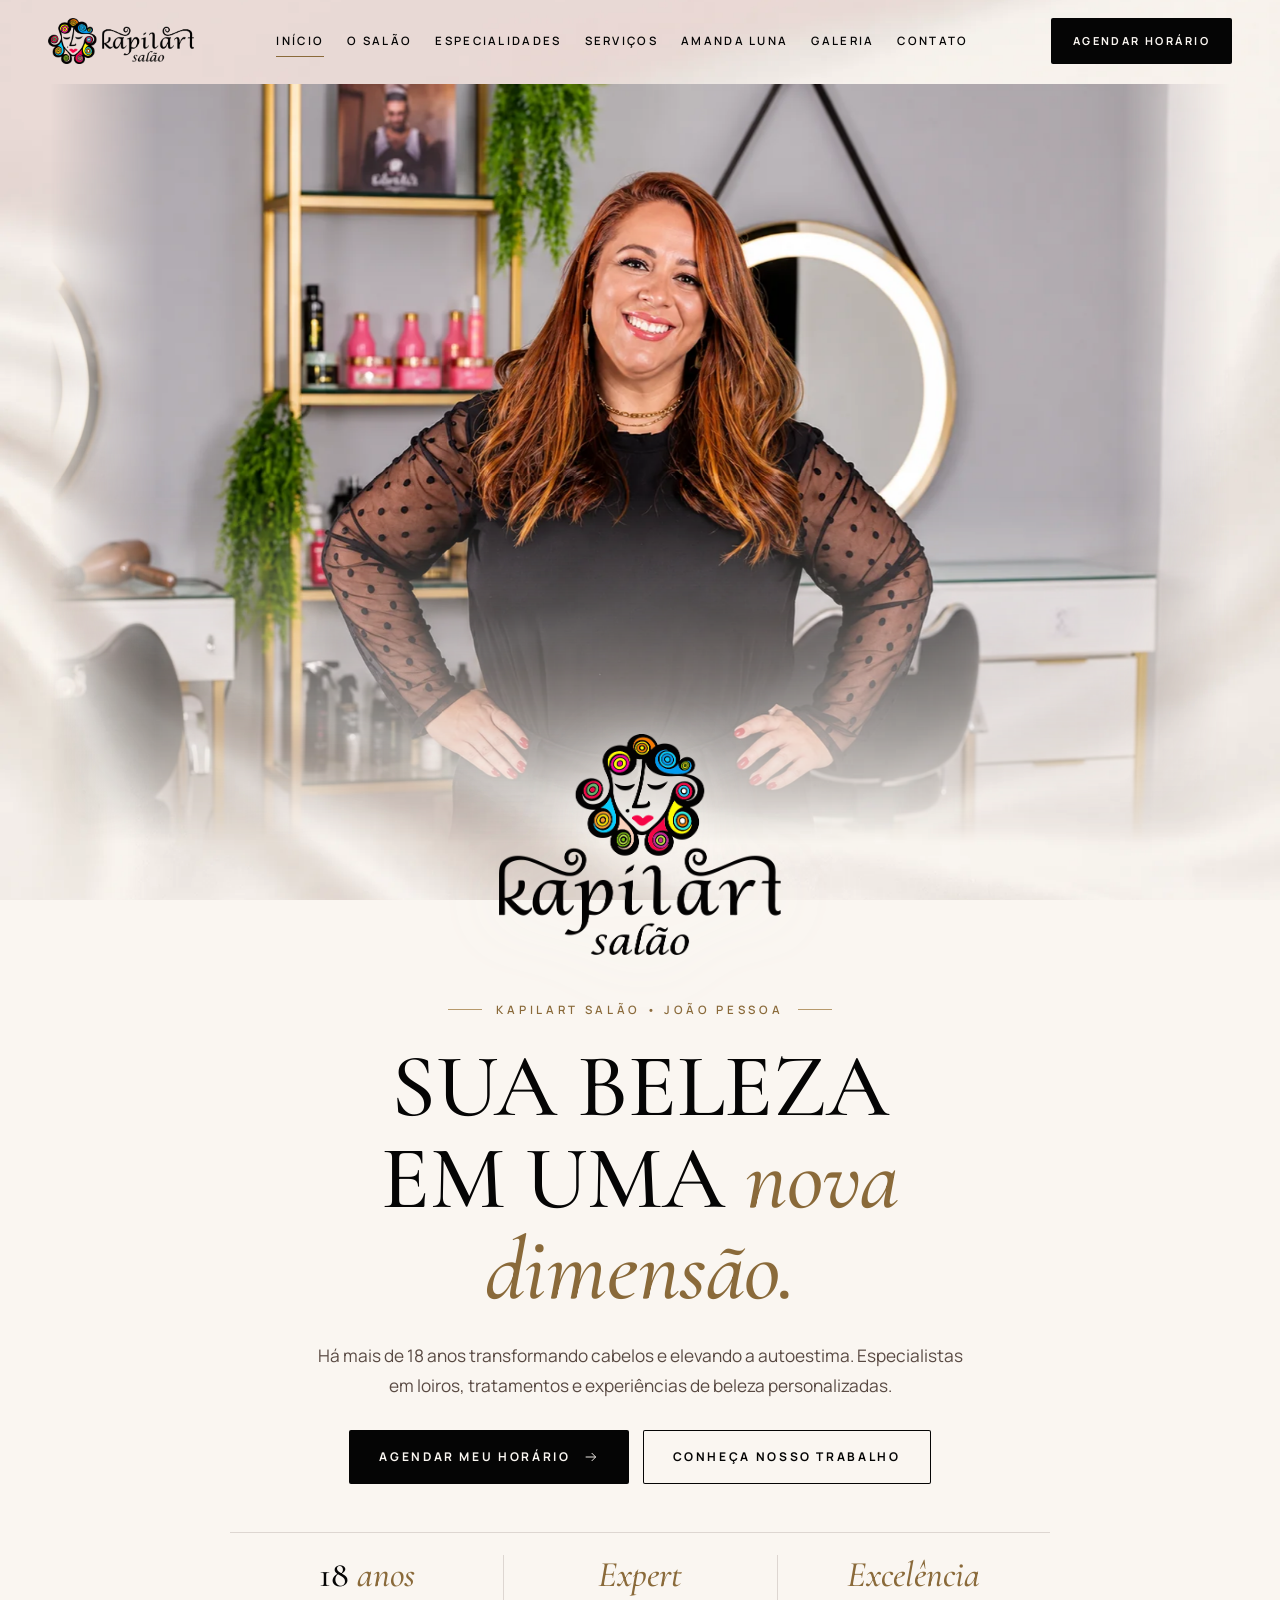
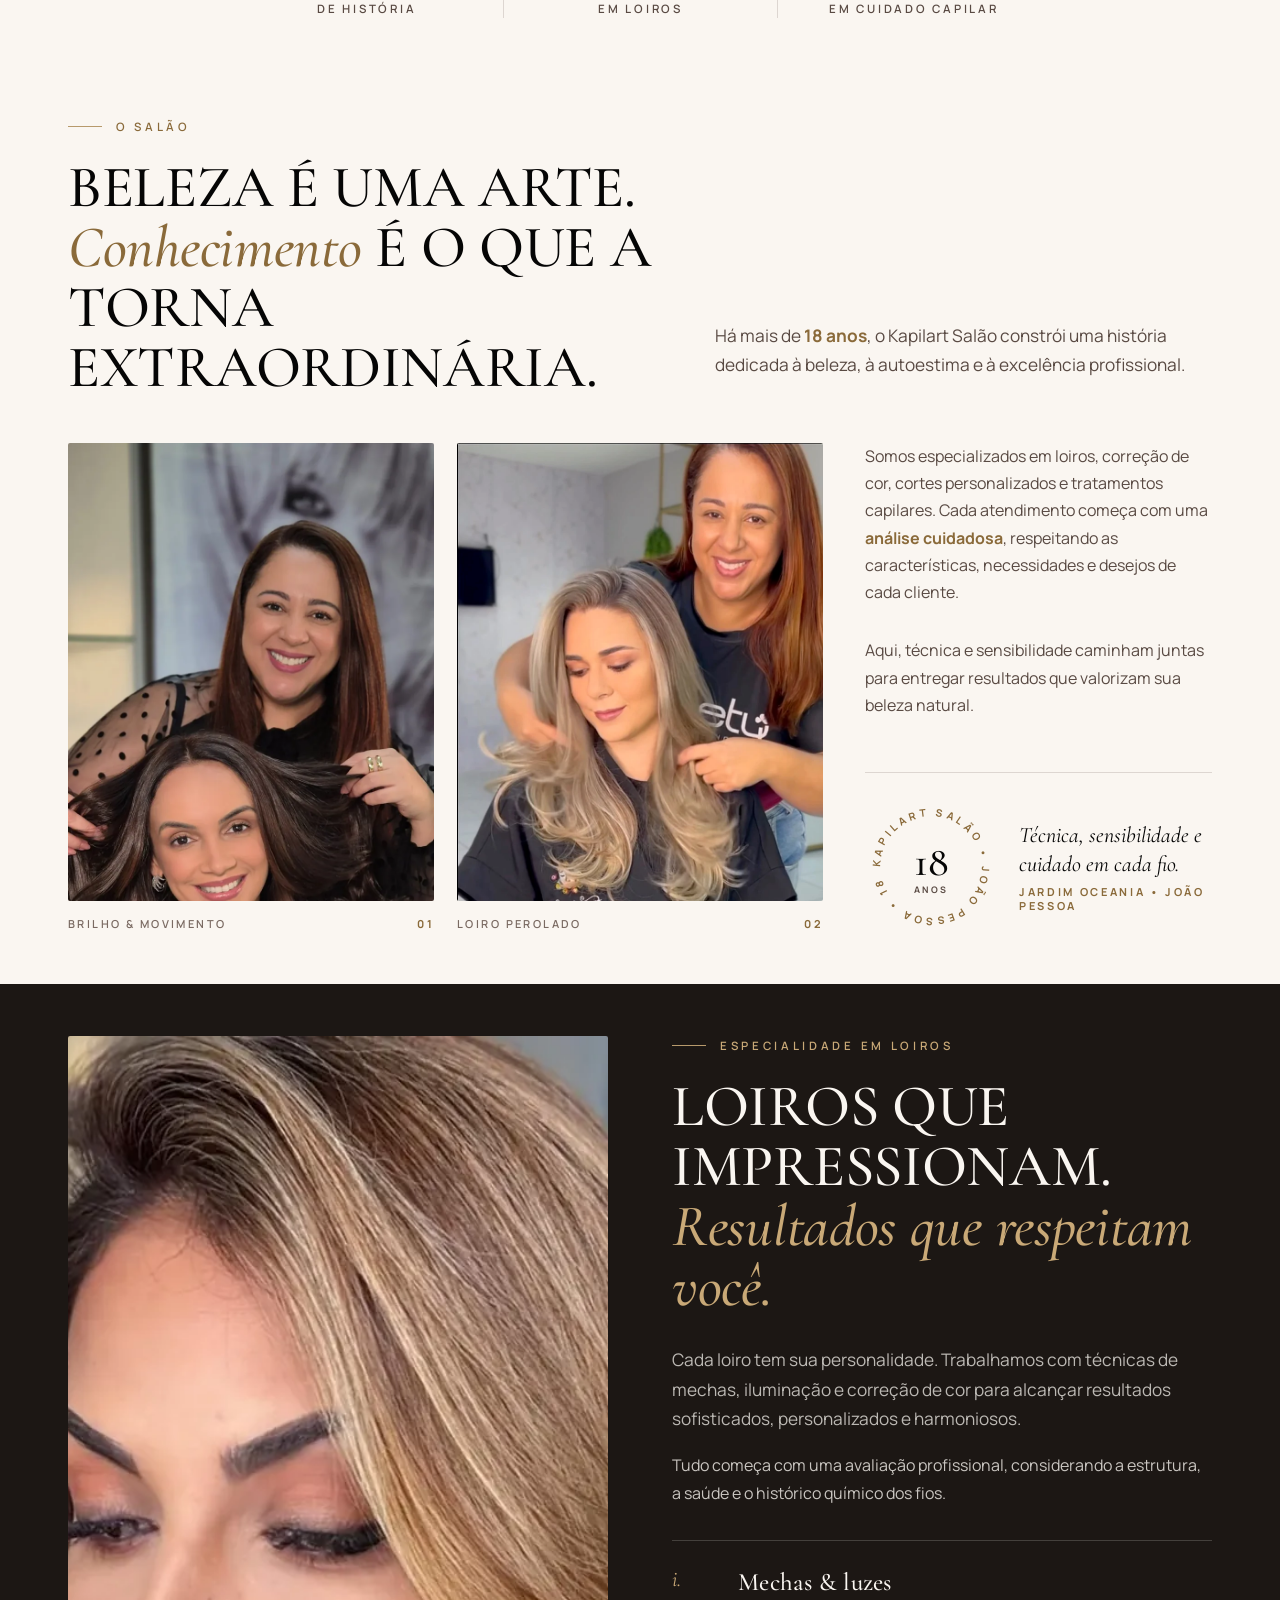
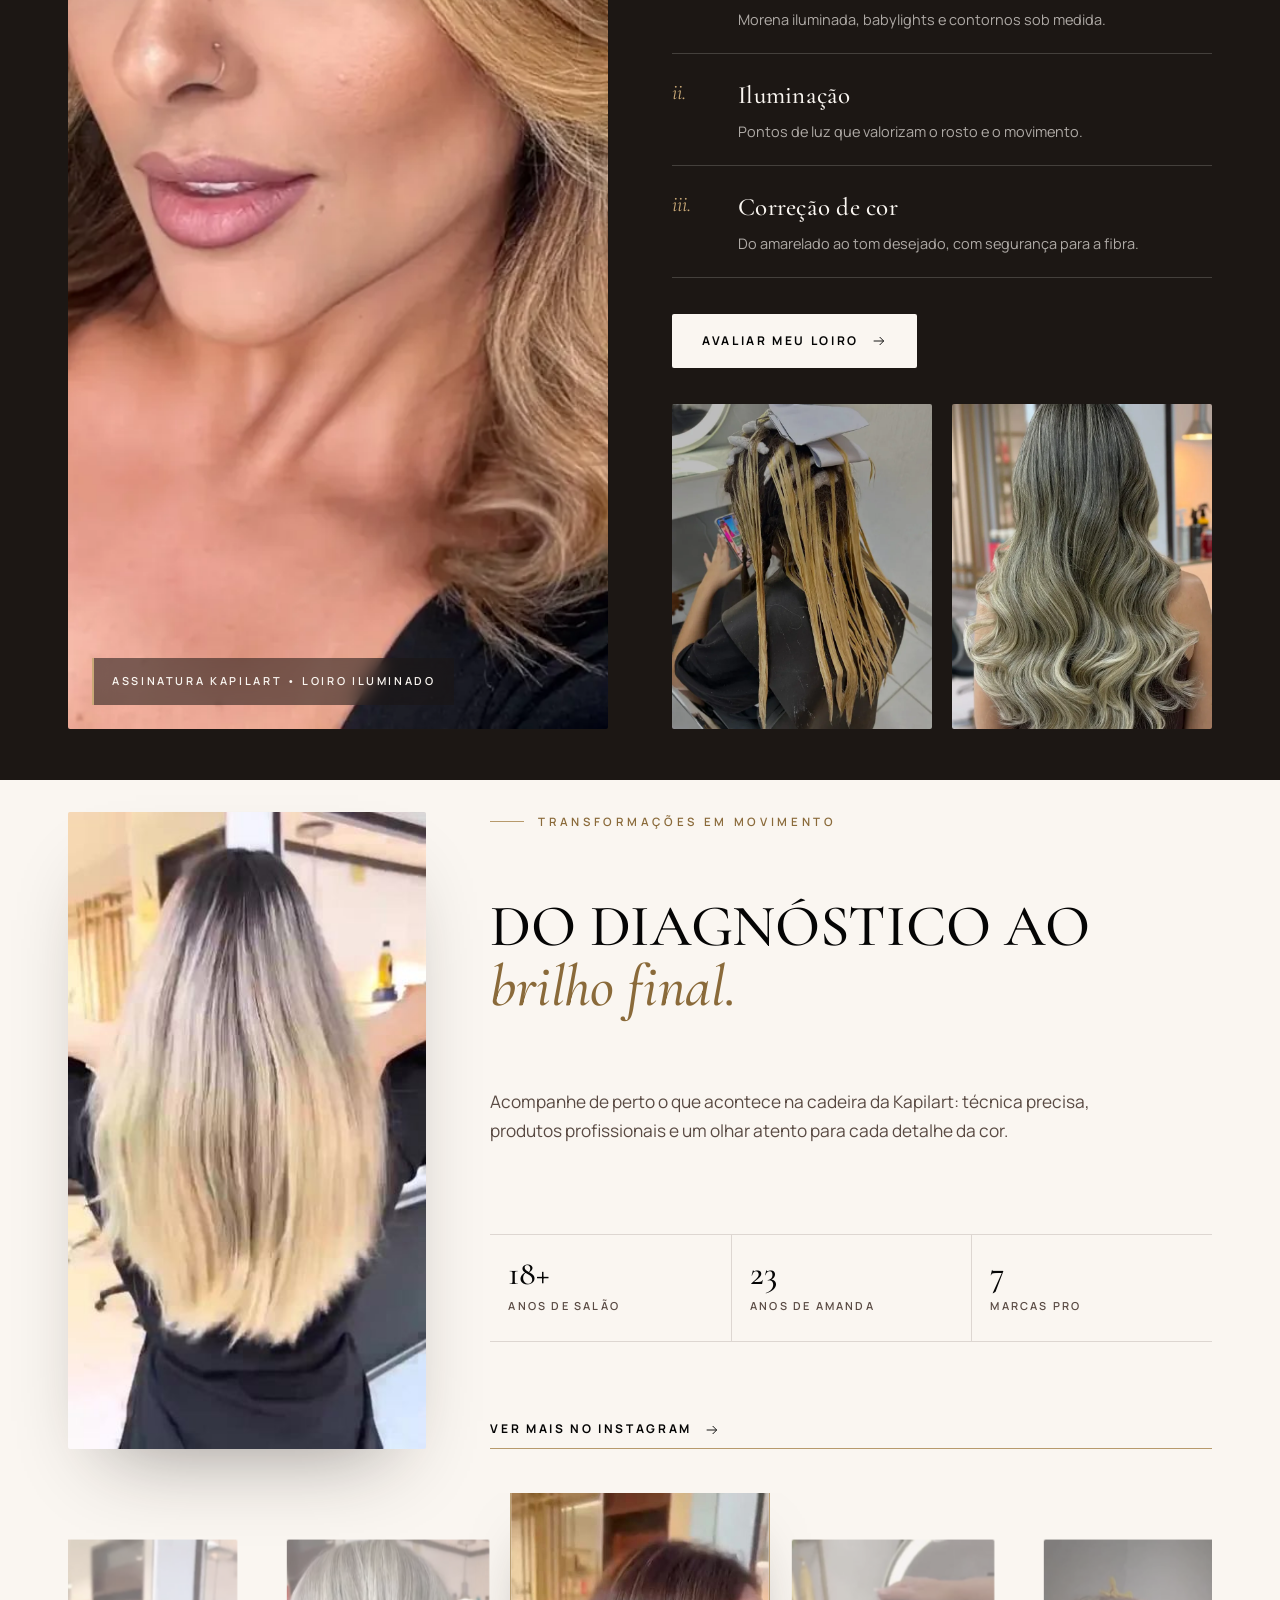
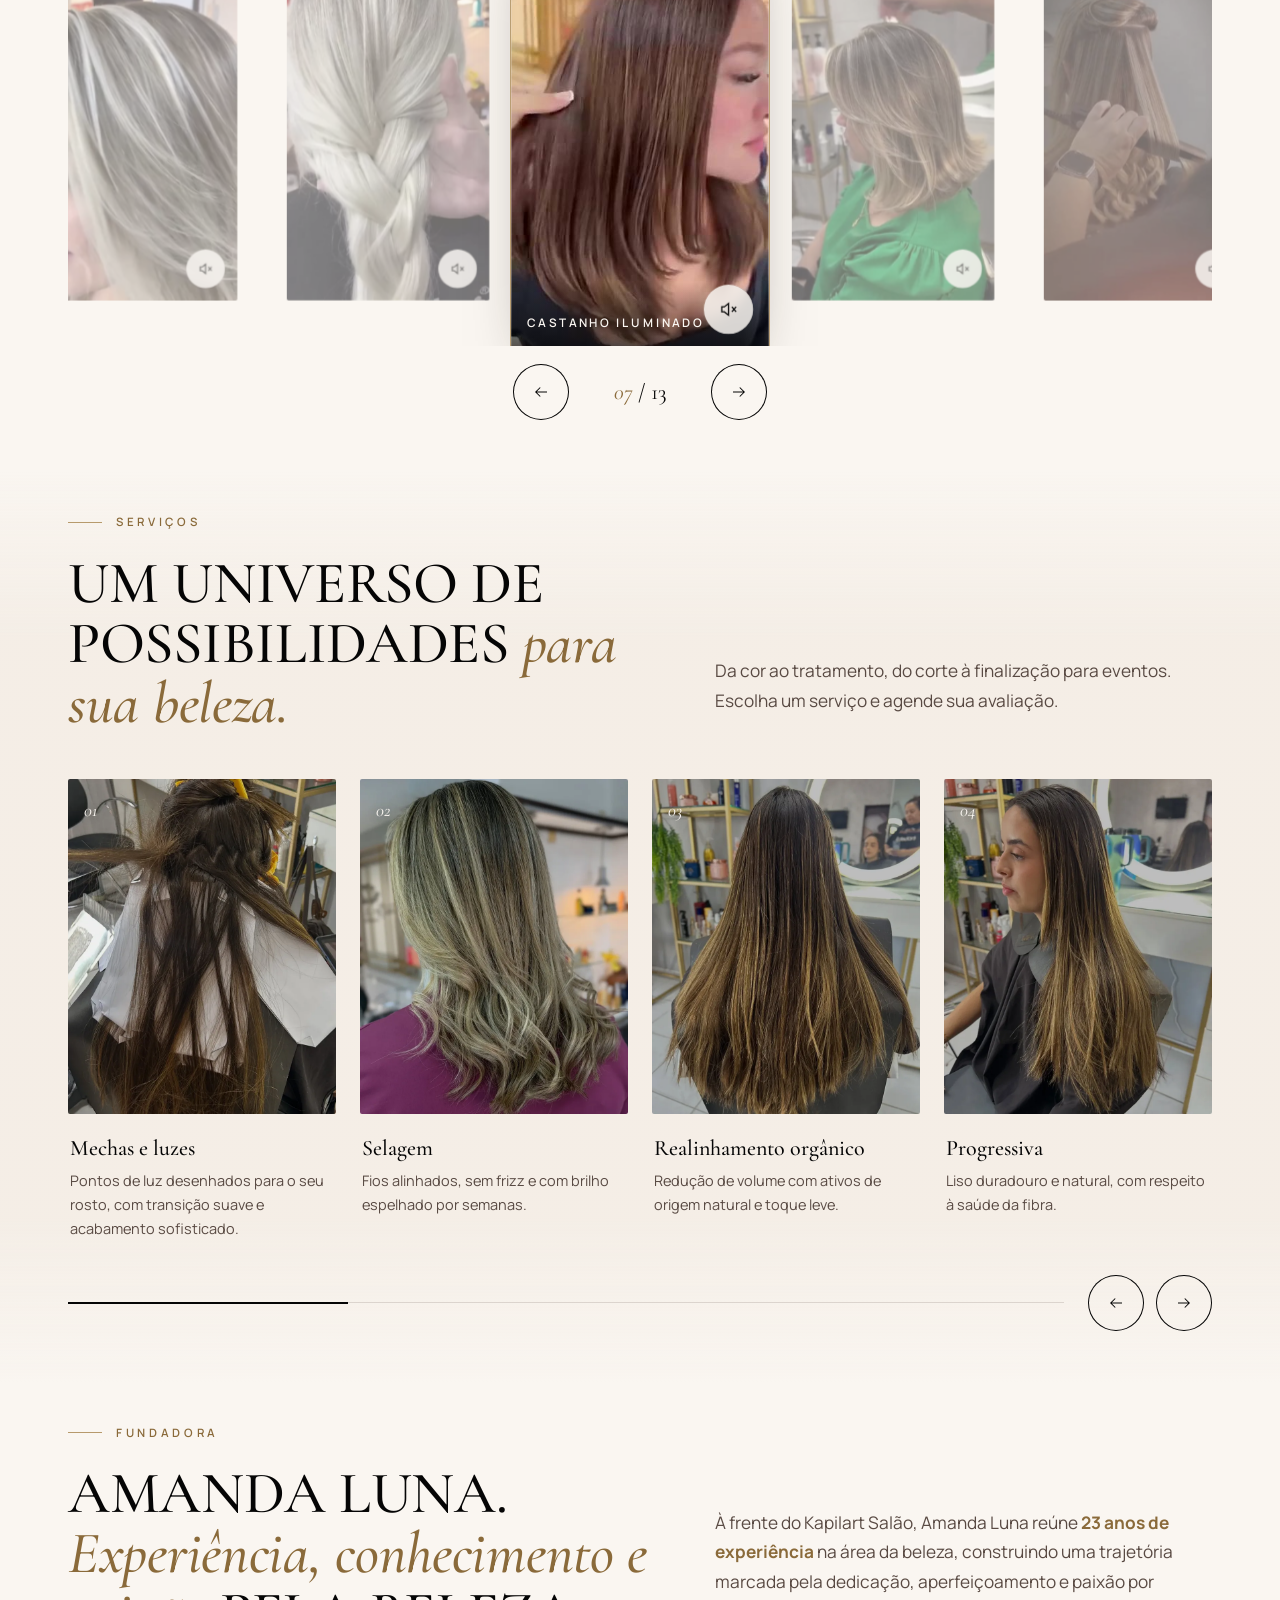
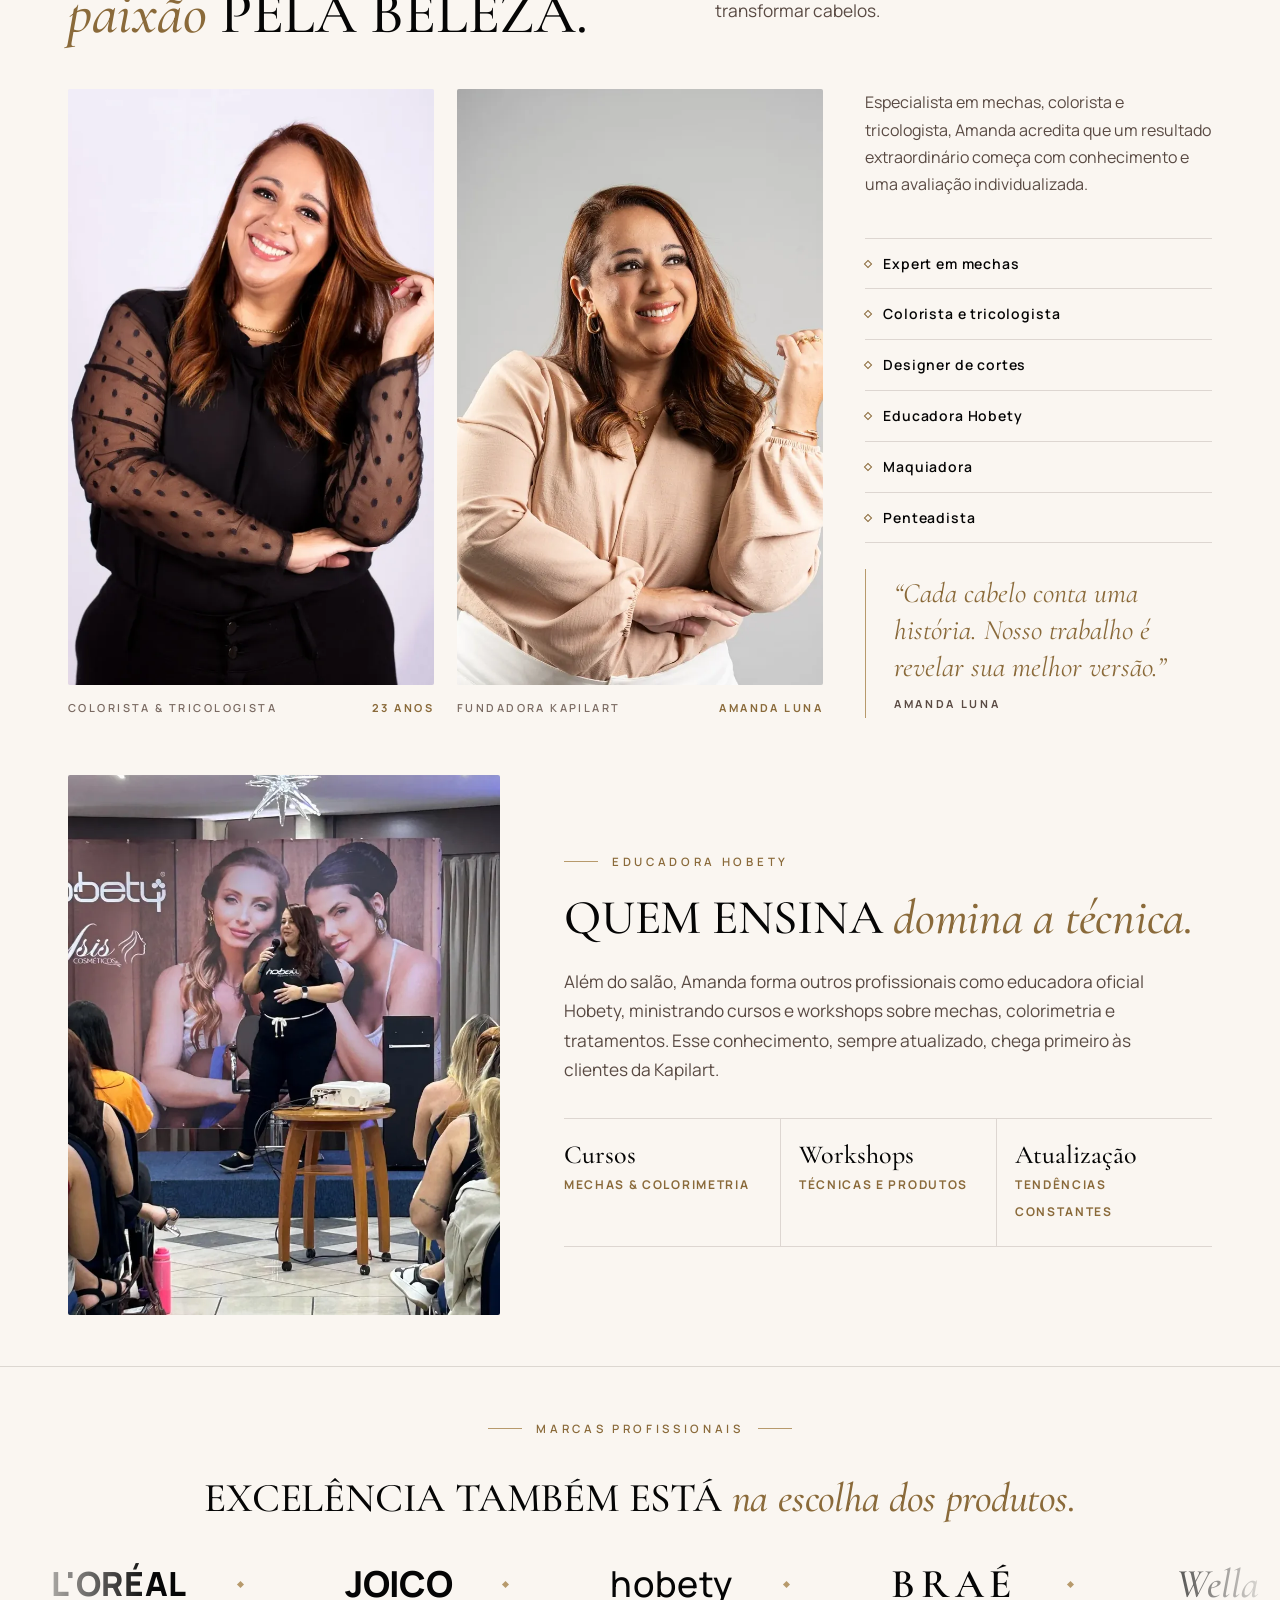
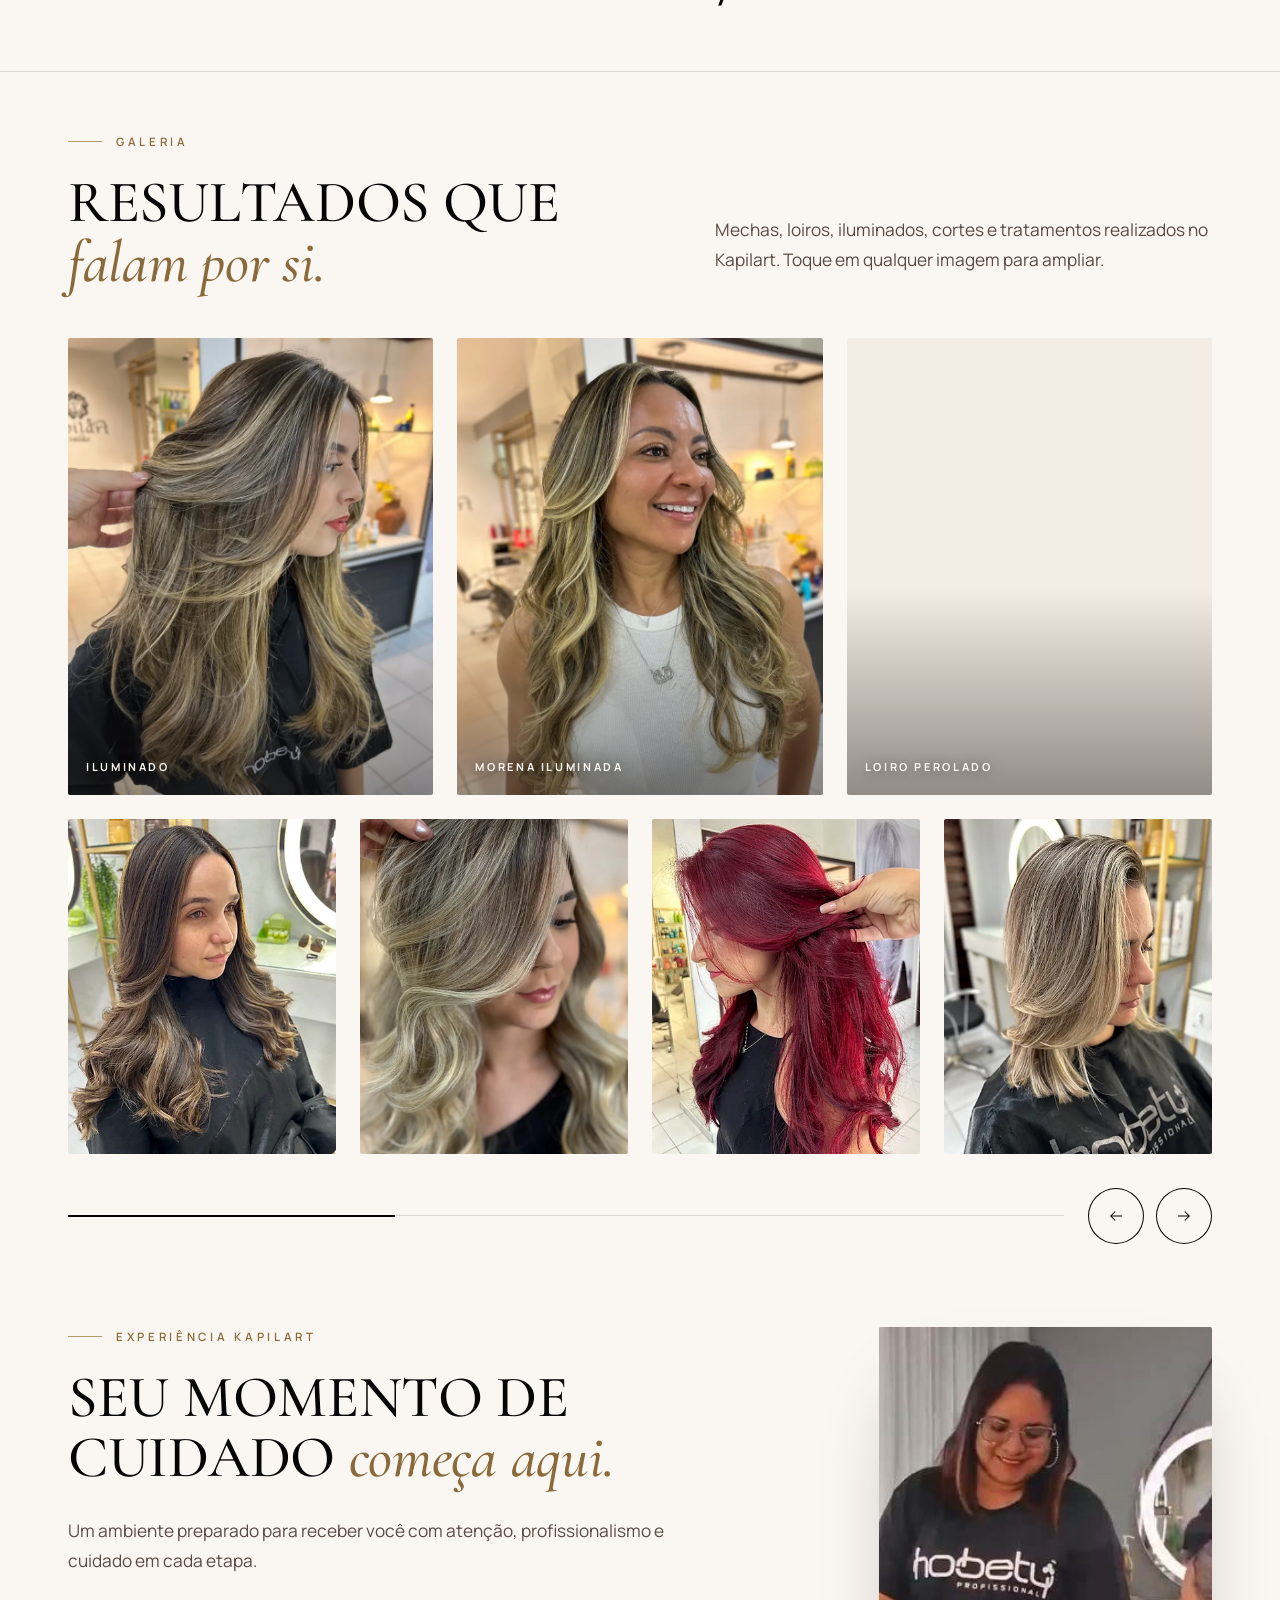
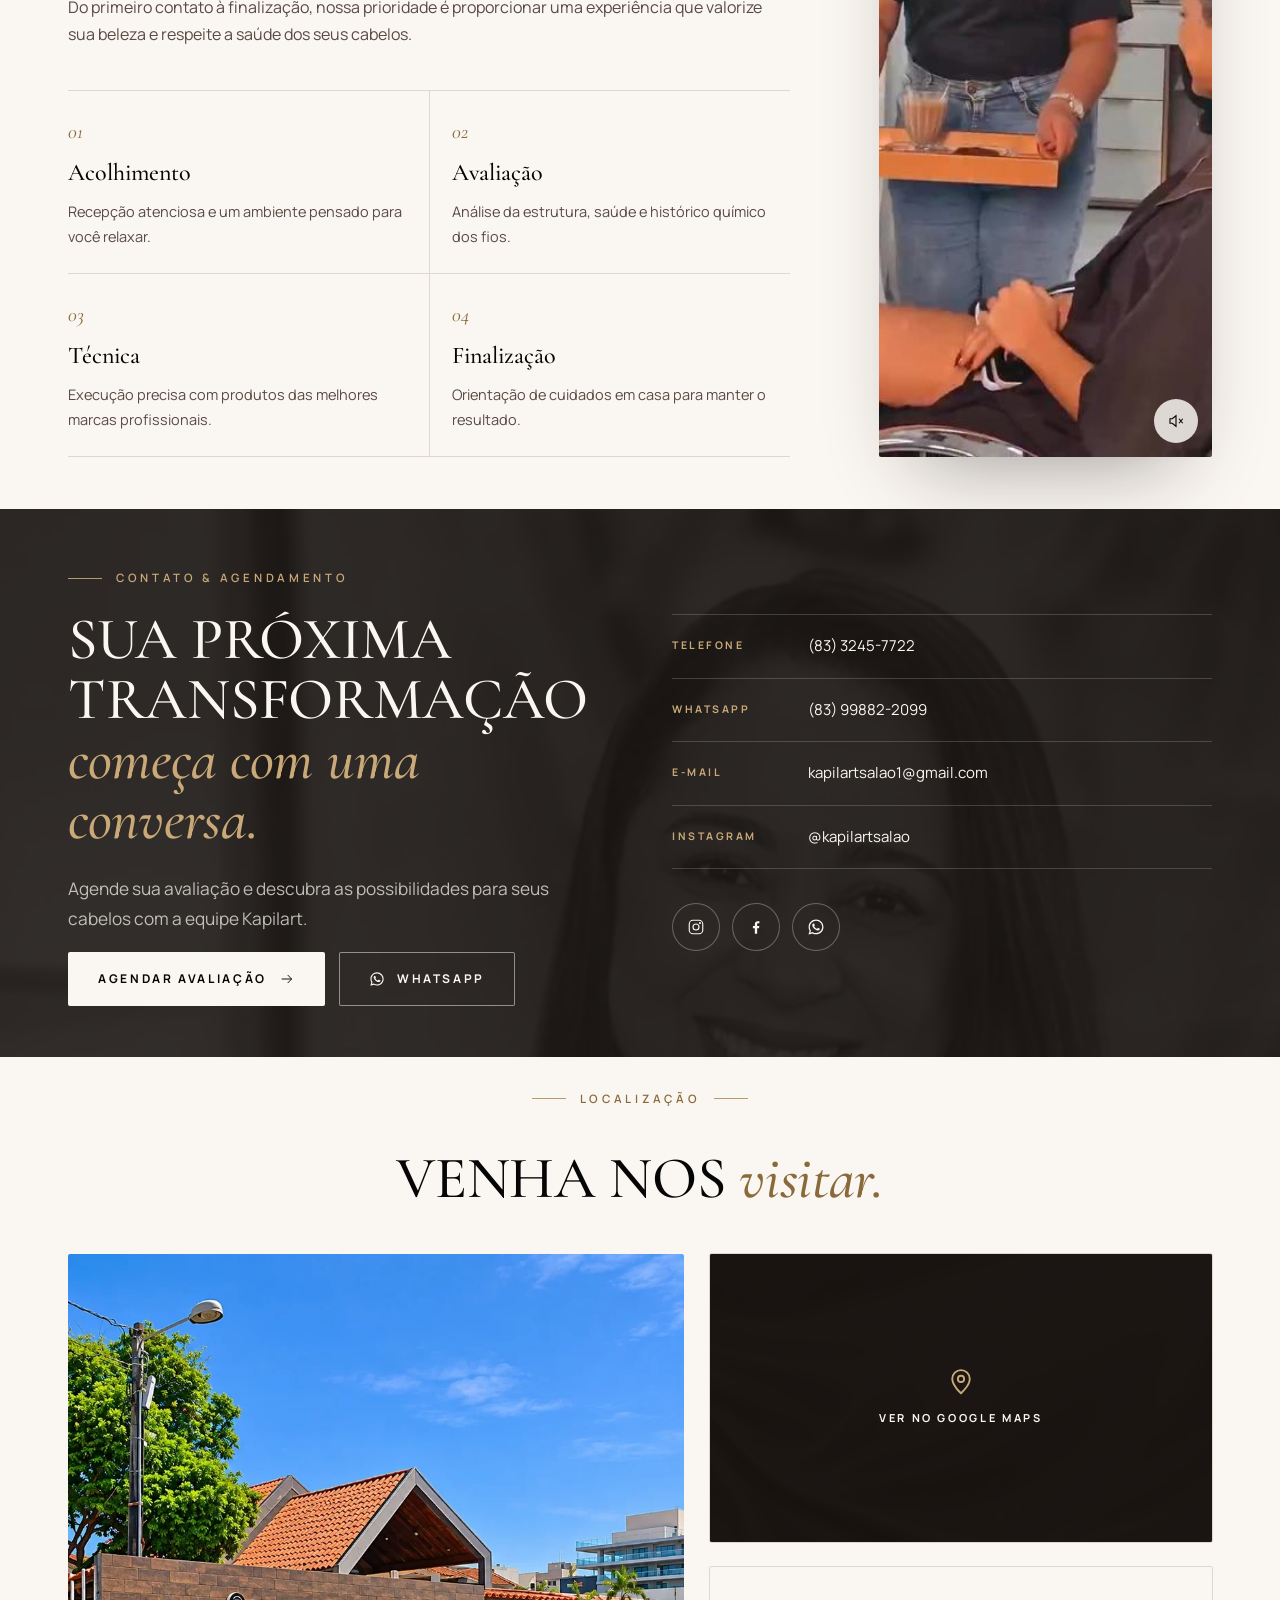
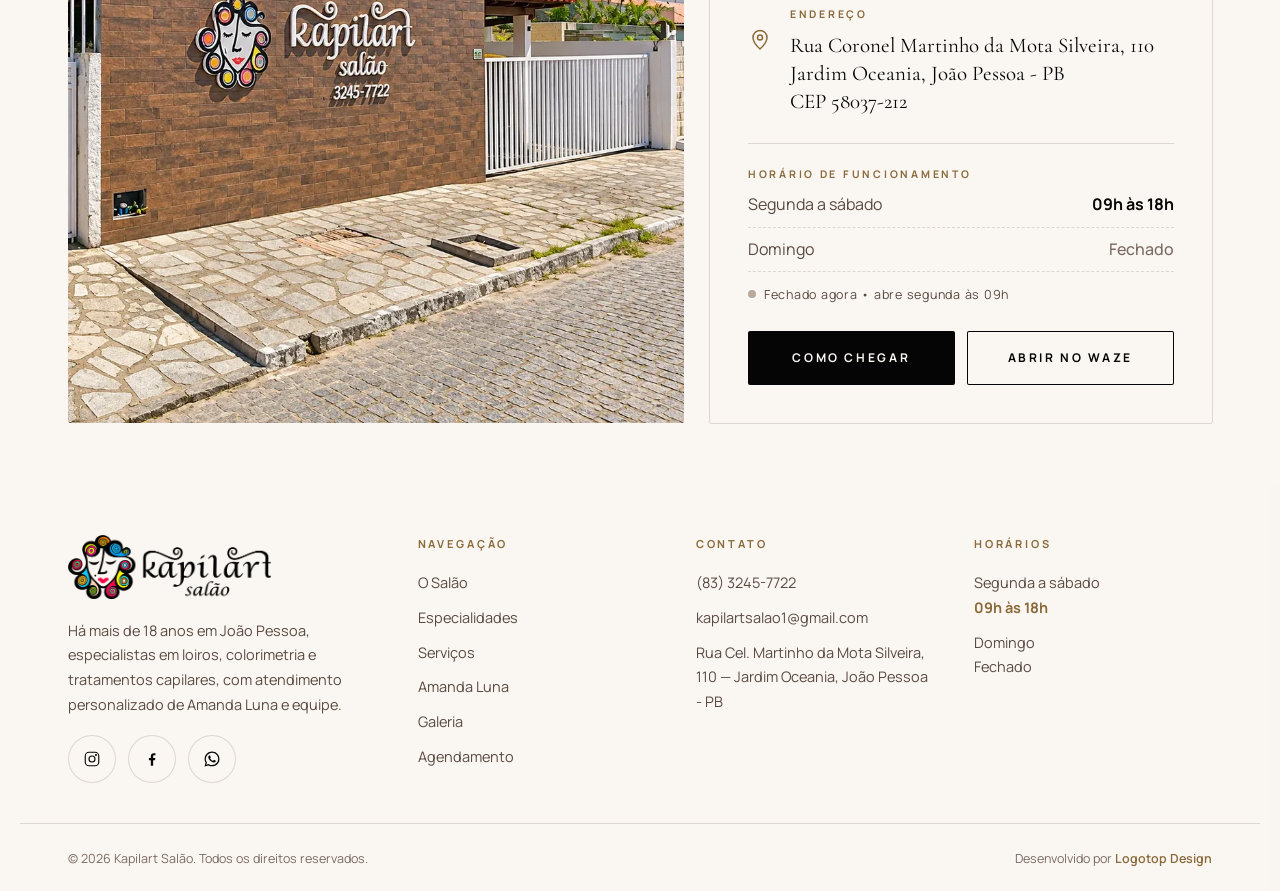
==== commit bbb8c39a: "Prévia de link (WhatsApp): logo sobre textura de cetim em formato quadrado Co-Authored-By: Claude Op" ====
--- a/index.html
+++ b/index.html
@@ -12,8 +12,14 @@
 <meta property="og:locale" content="pt_BR">
 <meta property="og:title" content="Kapilart Salão • Sua beleza em uma nova dimensão">
 <meta property="og:description" content="Há mais de 18 anos transformando cabelos em João Pessoa. Especialistas em loiros, mechas e tratamentos capilares.">
-<meta property="og:image" content="img/og.jpg">
-<meta name="twitter:card" content="summary_large_image">
+<meta property="og:image" content="https://raw.githubusercontent.com/pauloddev/kapilartsalao/main/img/og-square.jpg">
+<meta property="og:image:secure_url" content="https://raw.githubusercontent.com/pauloddev/kapilartsalao/main/img/og-square.jpg">
+<meta property="og:image:type" content="image/jpeg">
+<meta property="og:image:width" content="1200">
+<meta property="og:image:height" content="1200">
+<meta property="og:image:alt" content="Logo Kapilart Salão">
+<meta name="twitter:image" content="https://raw.githubusercontent.com/pauloddev/kapilartsalao/main/img/og-square.jpg">
+<meta name="twitter:card" content="summary">
 <link rel="icon" href="img/favicon.png" type="image/png">
 <link rel="apple-touch-icon" href="img/favicon.png">
 <link rel="preconnect" href="https://fonts.googleapis.com">
